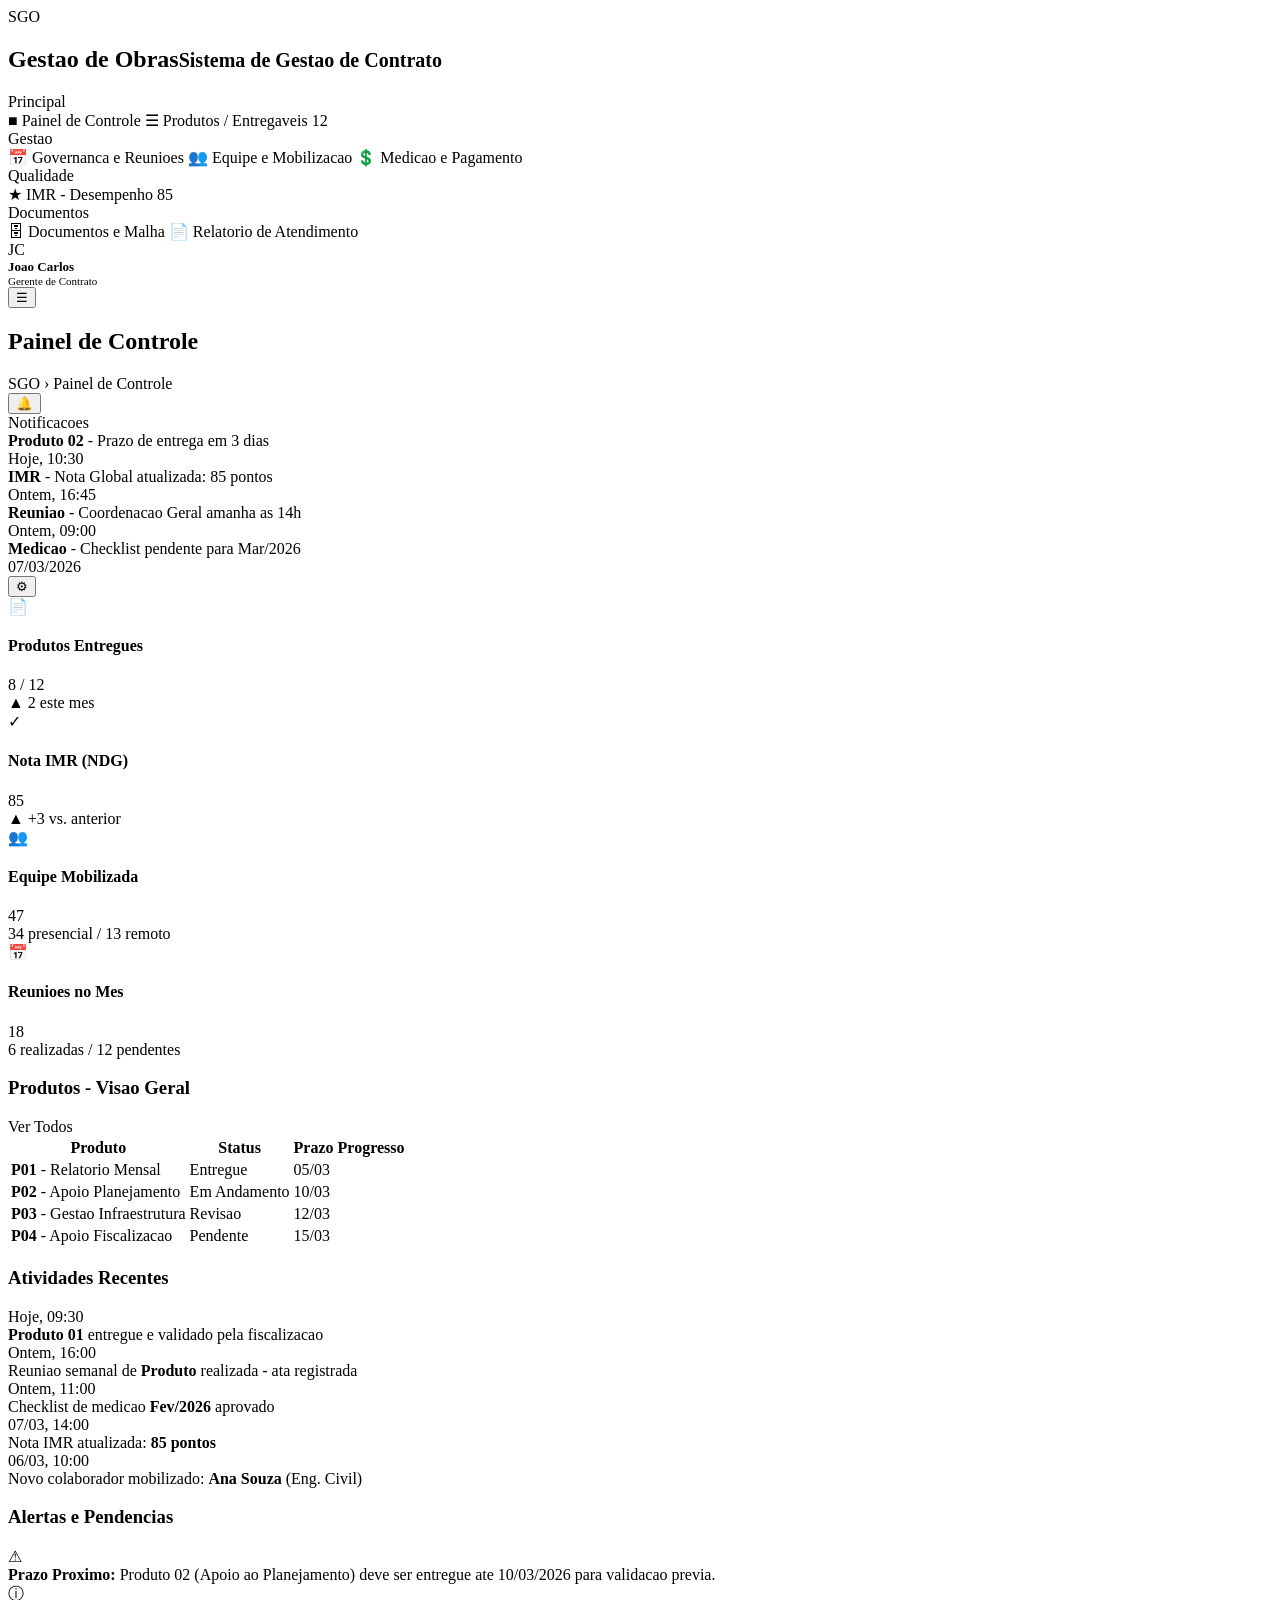
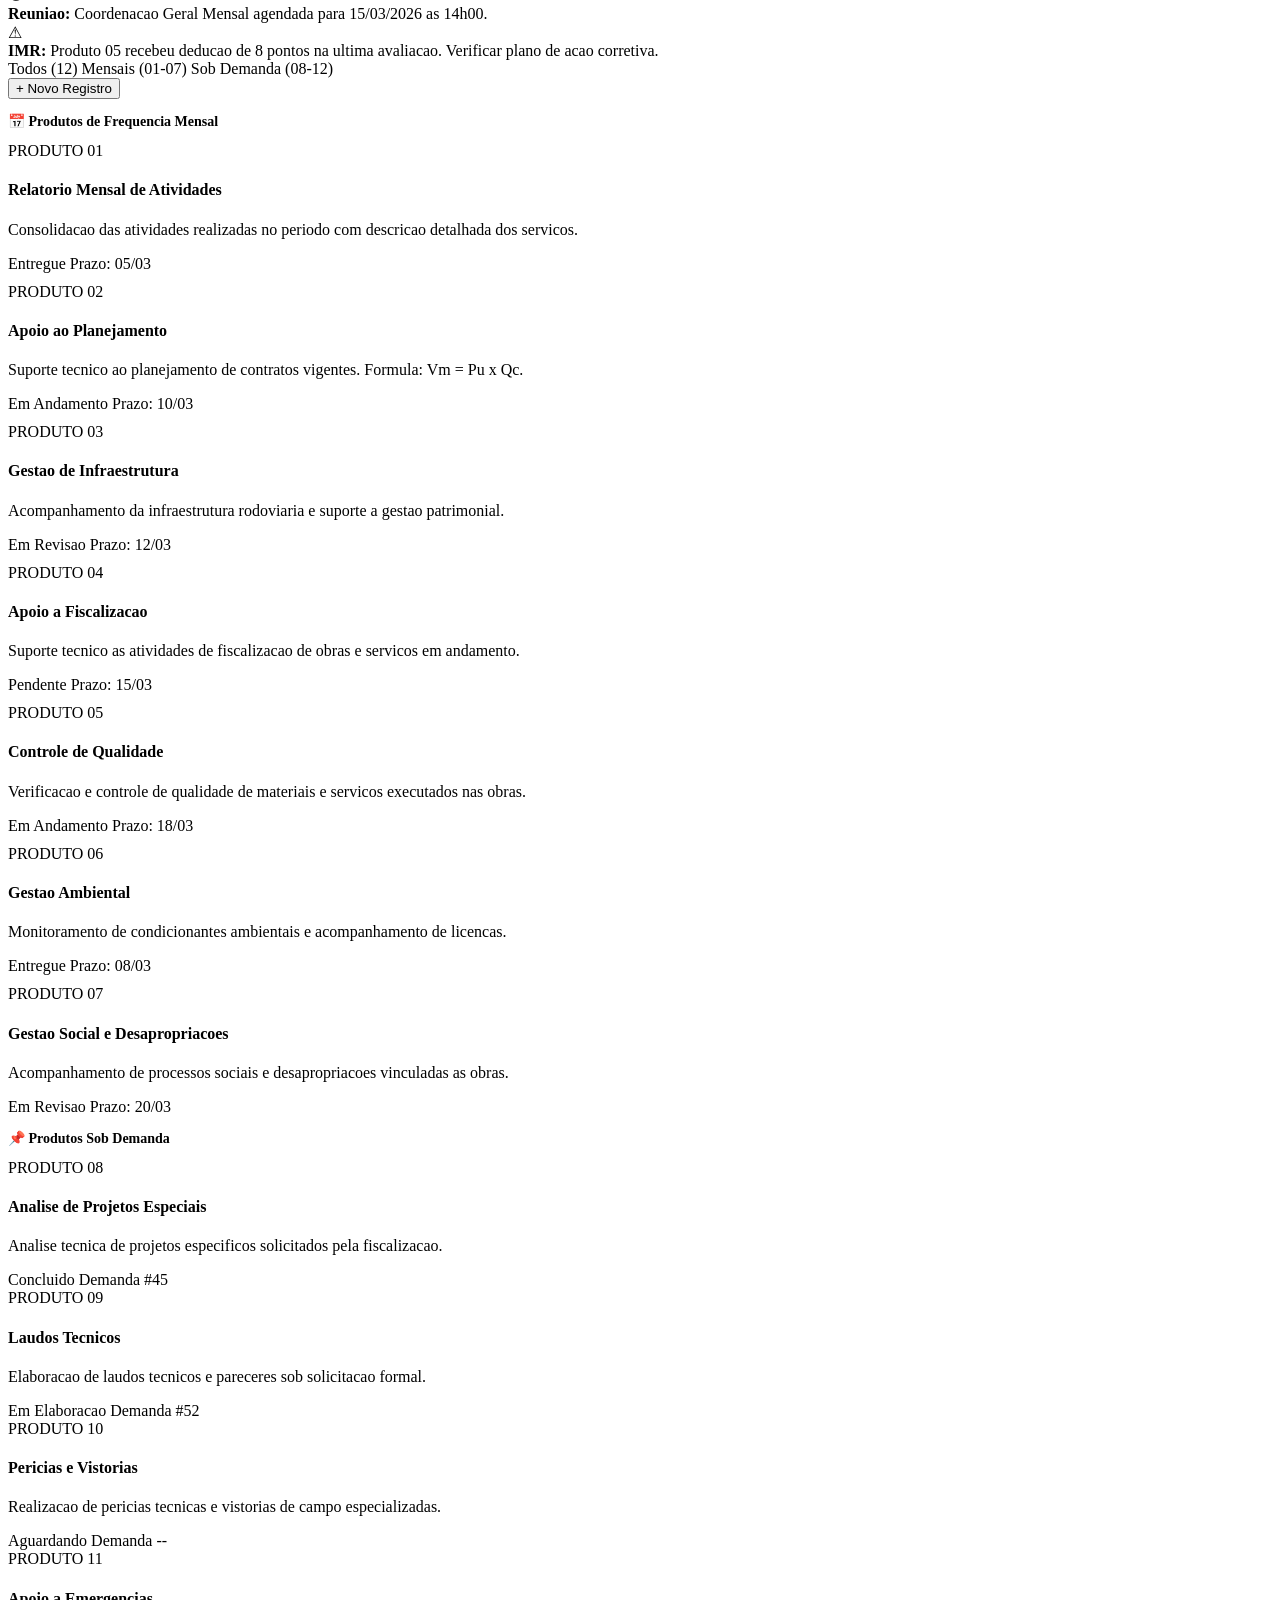
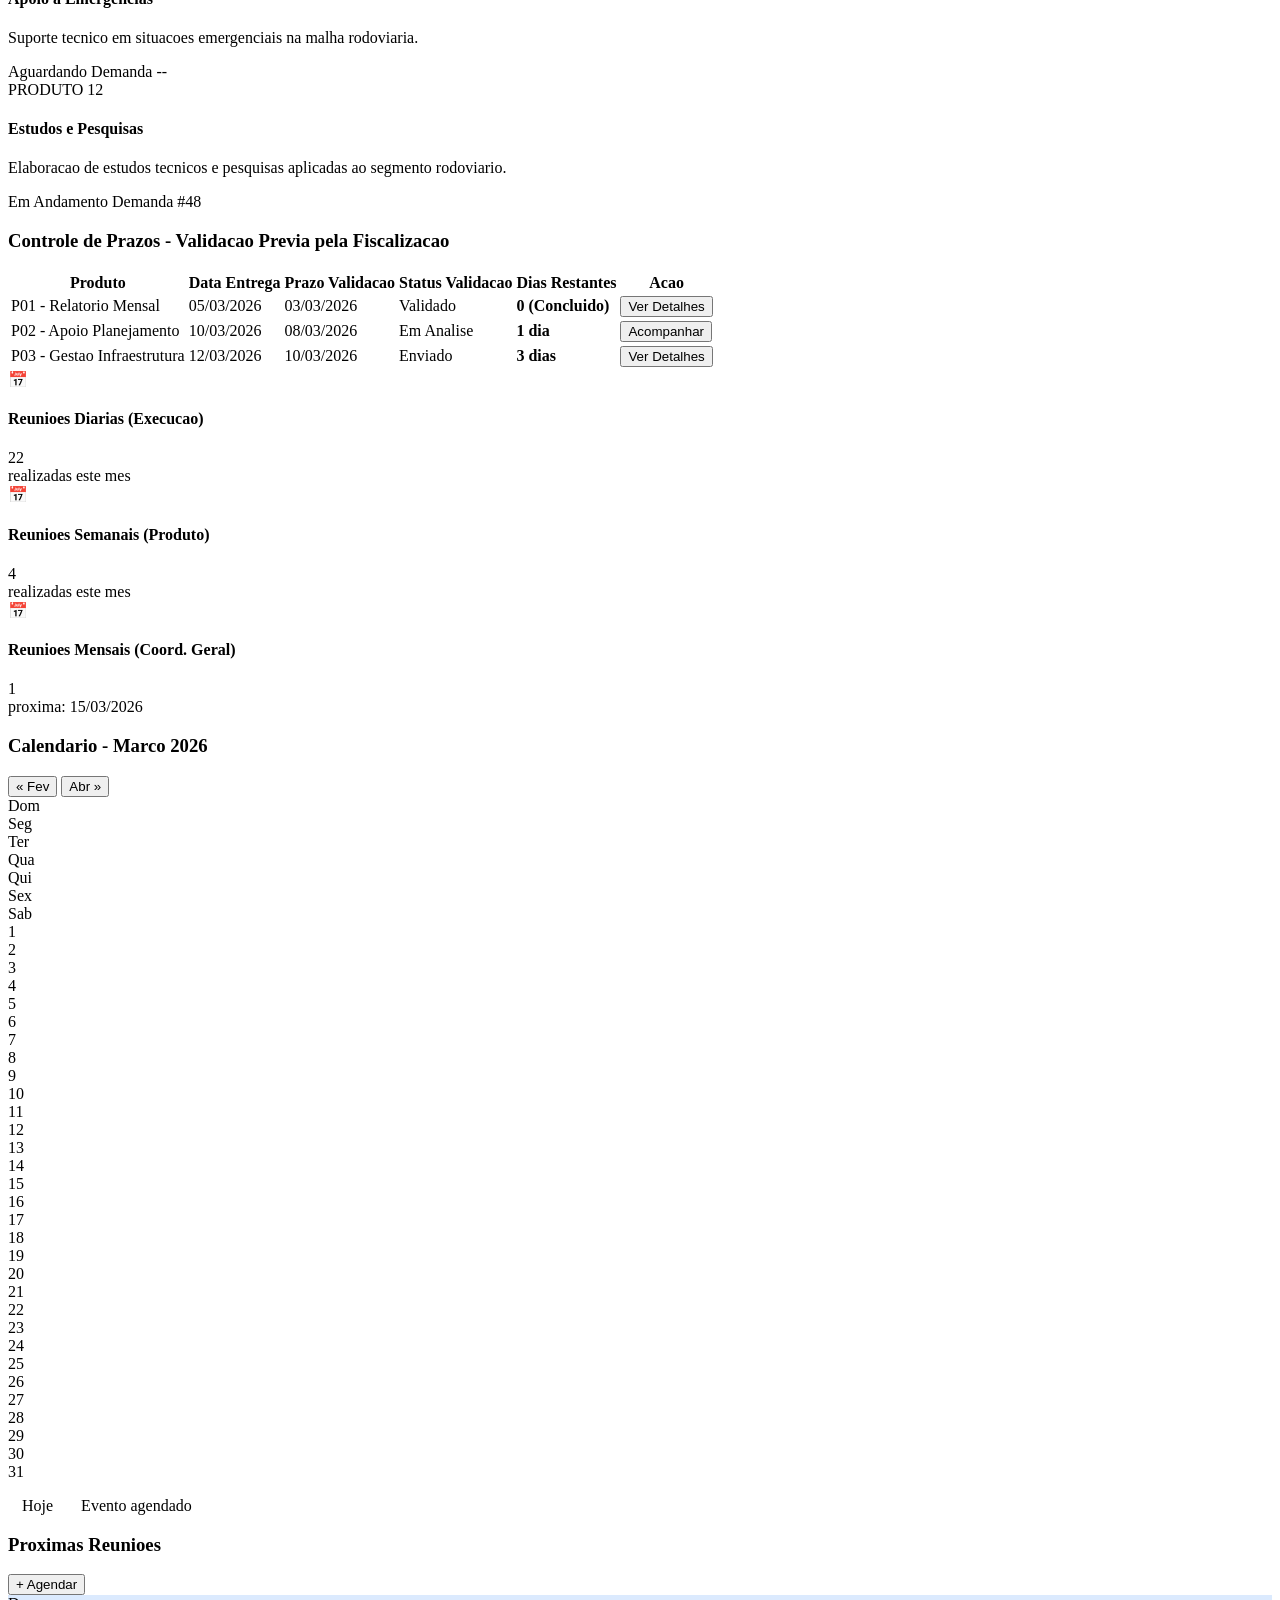
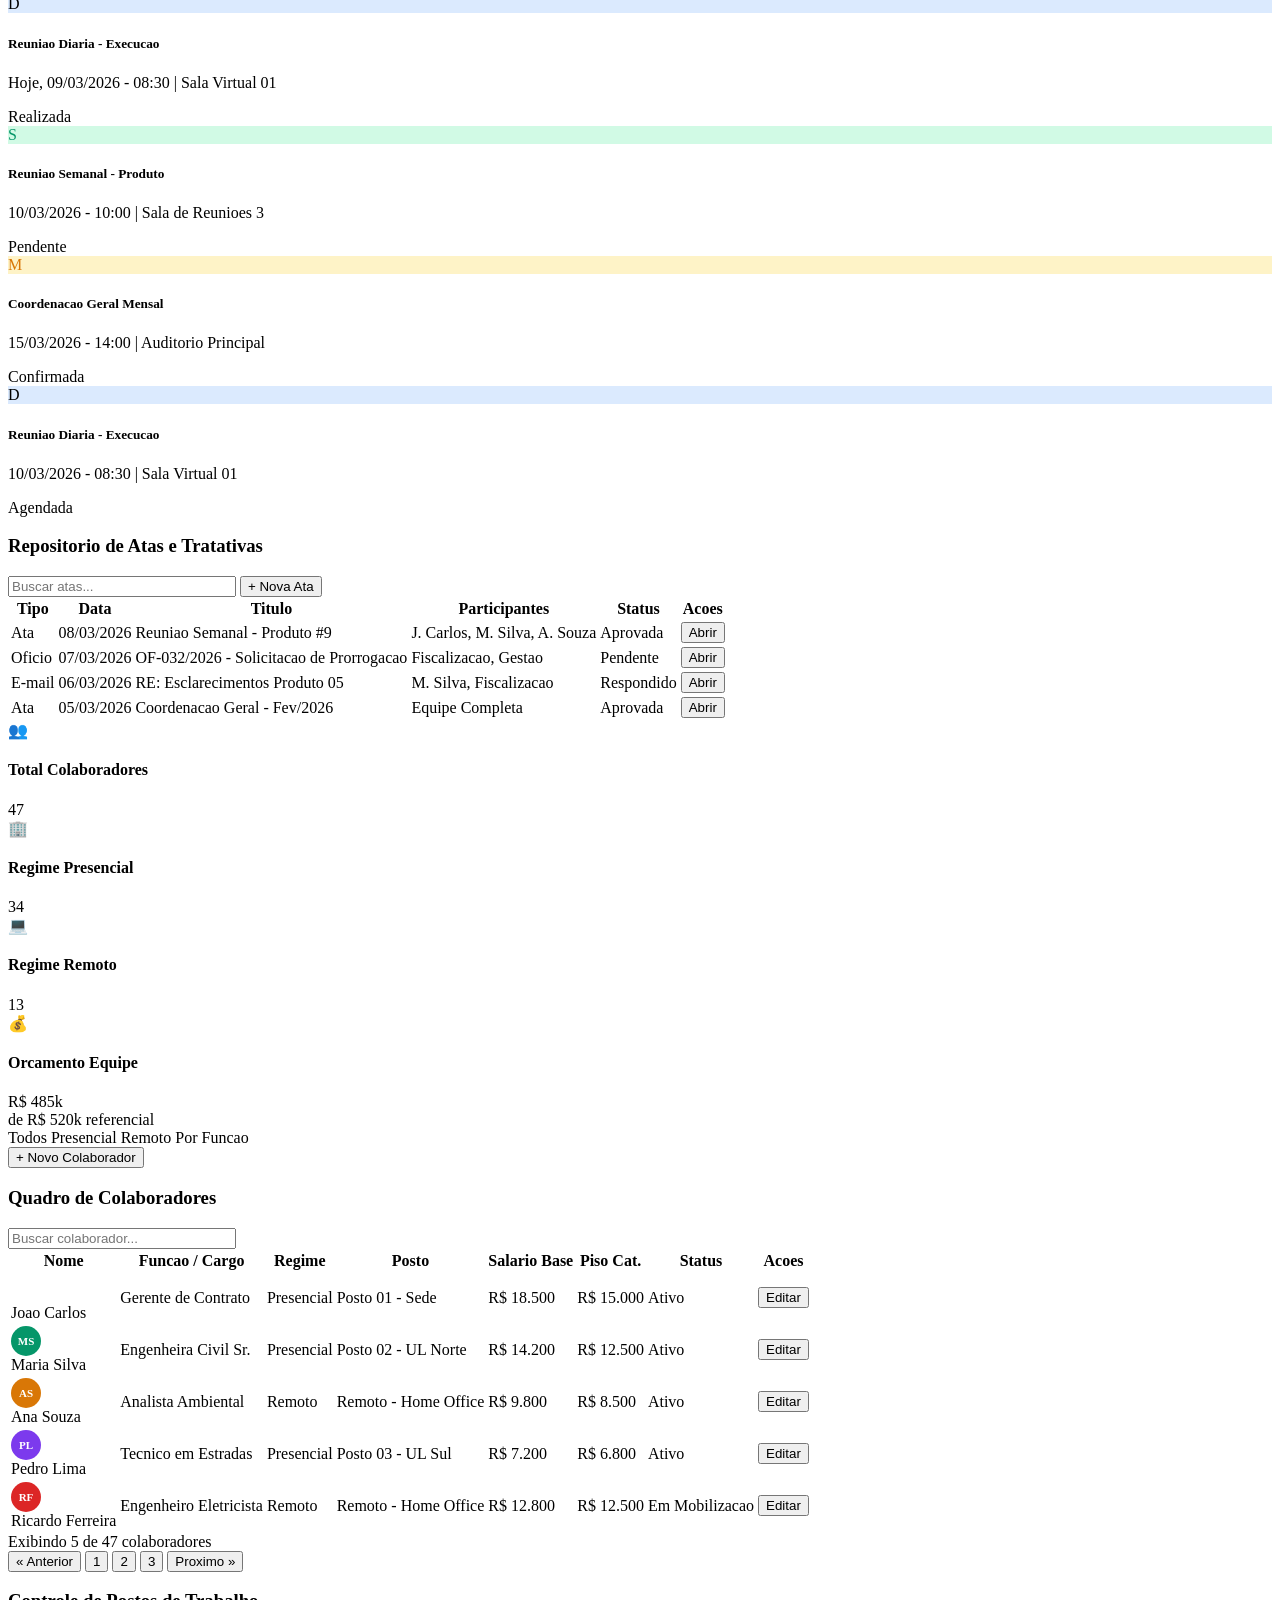
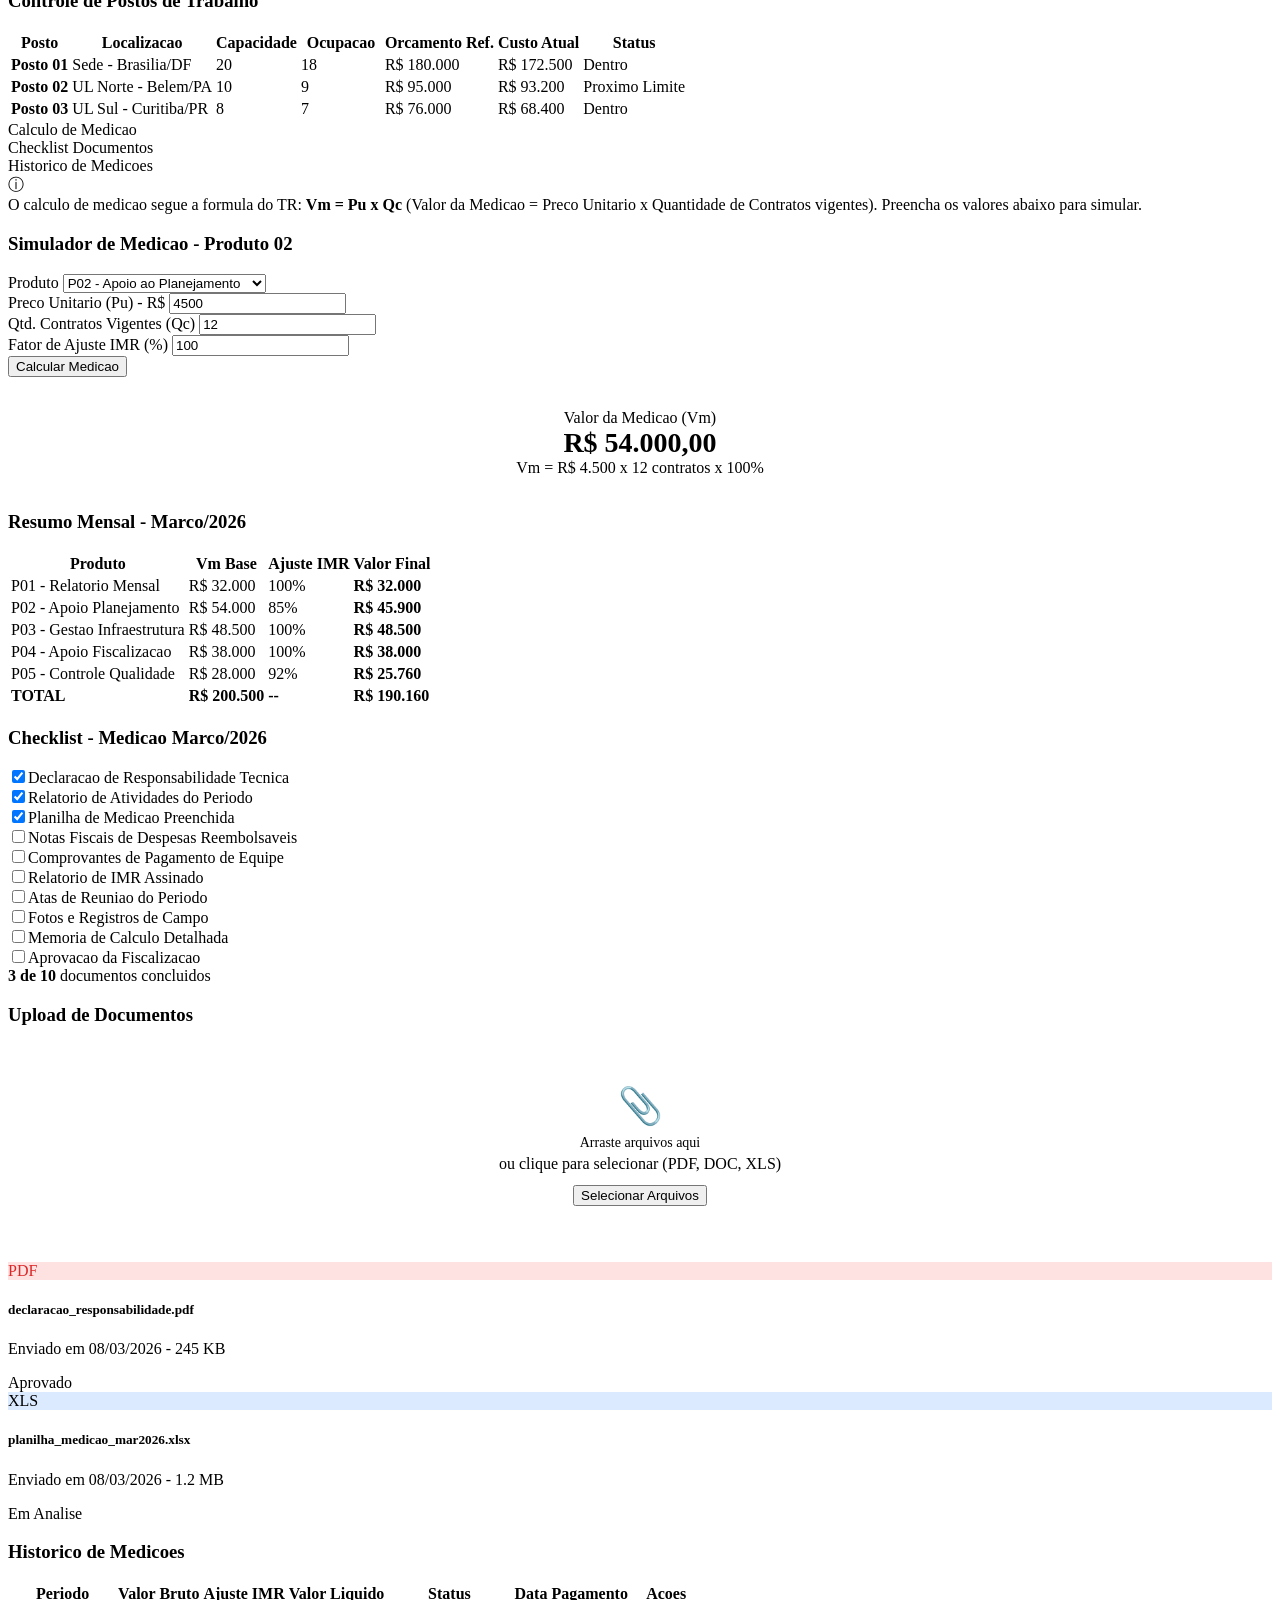
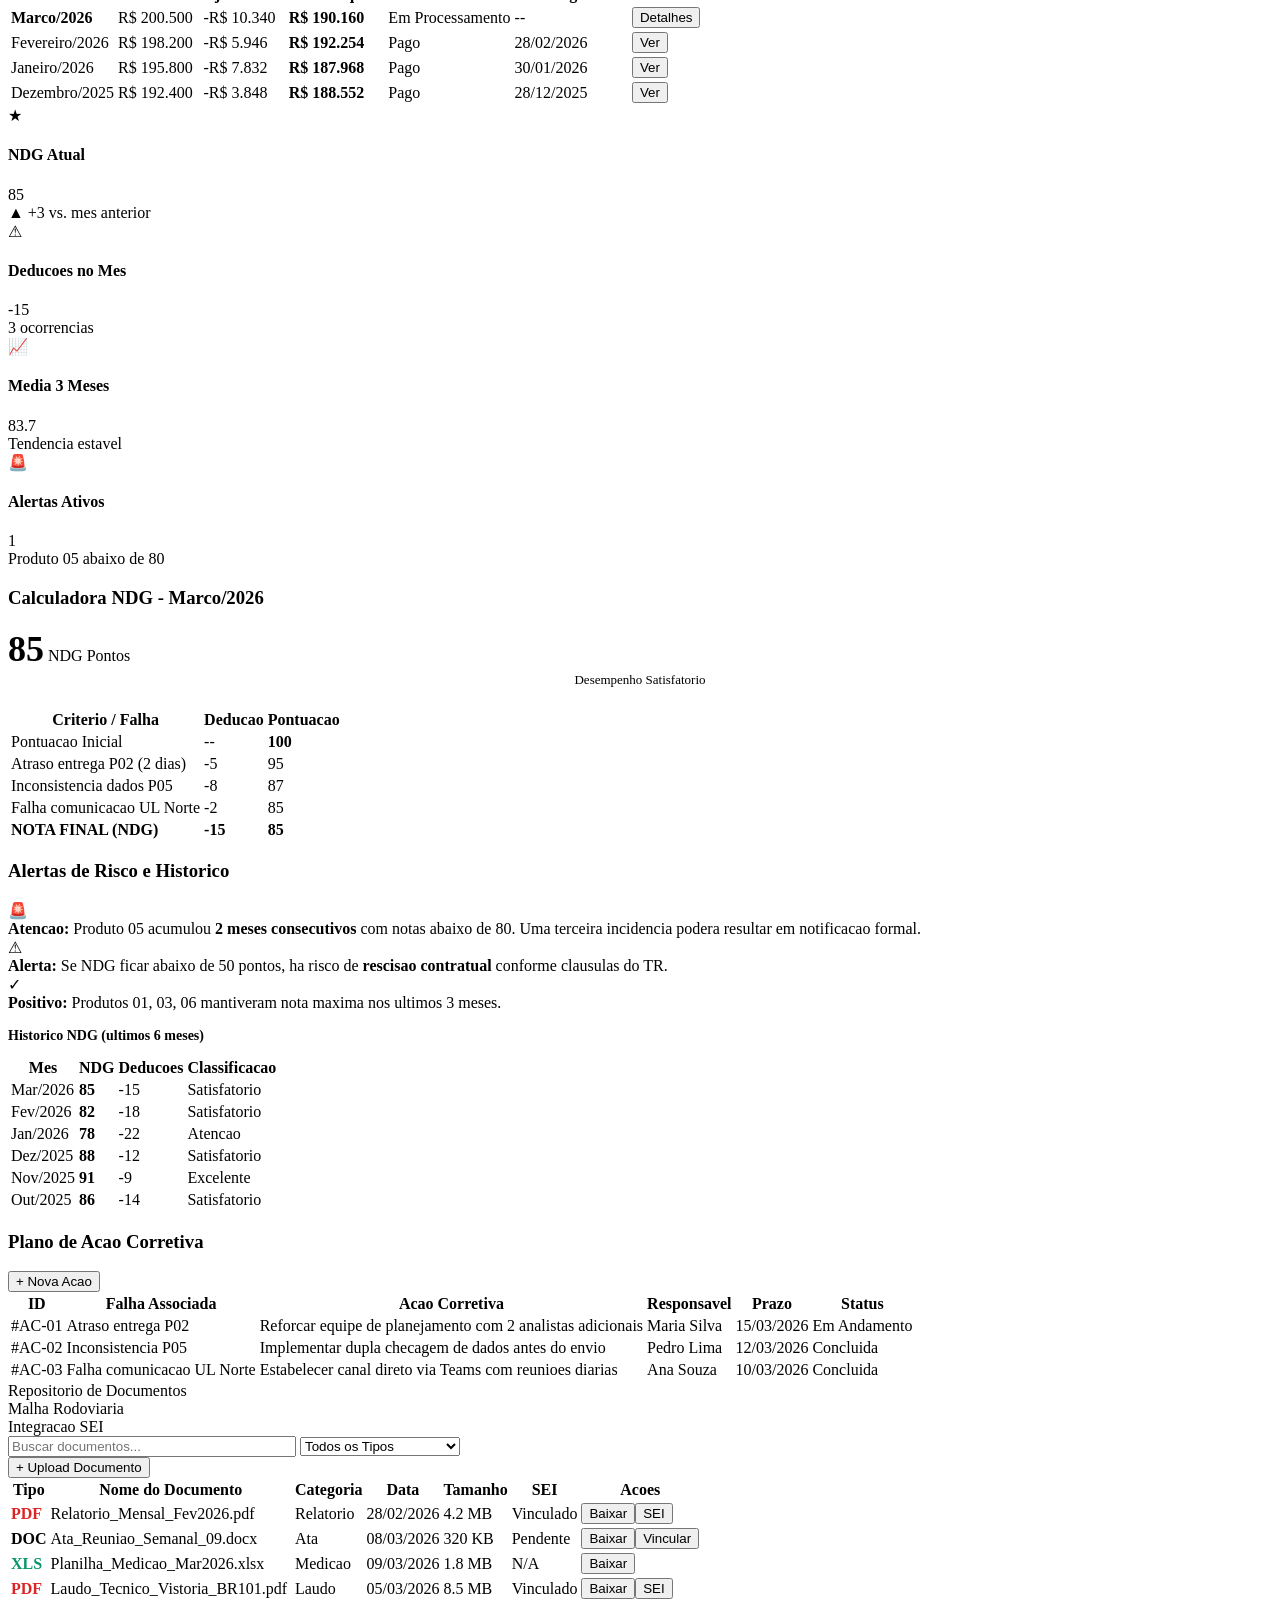
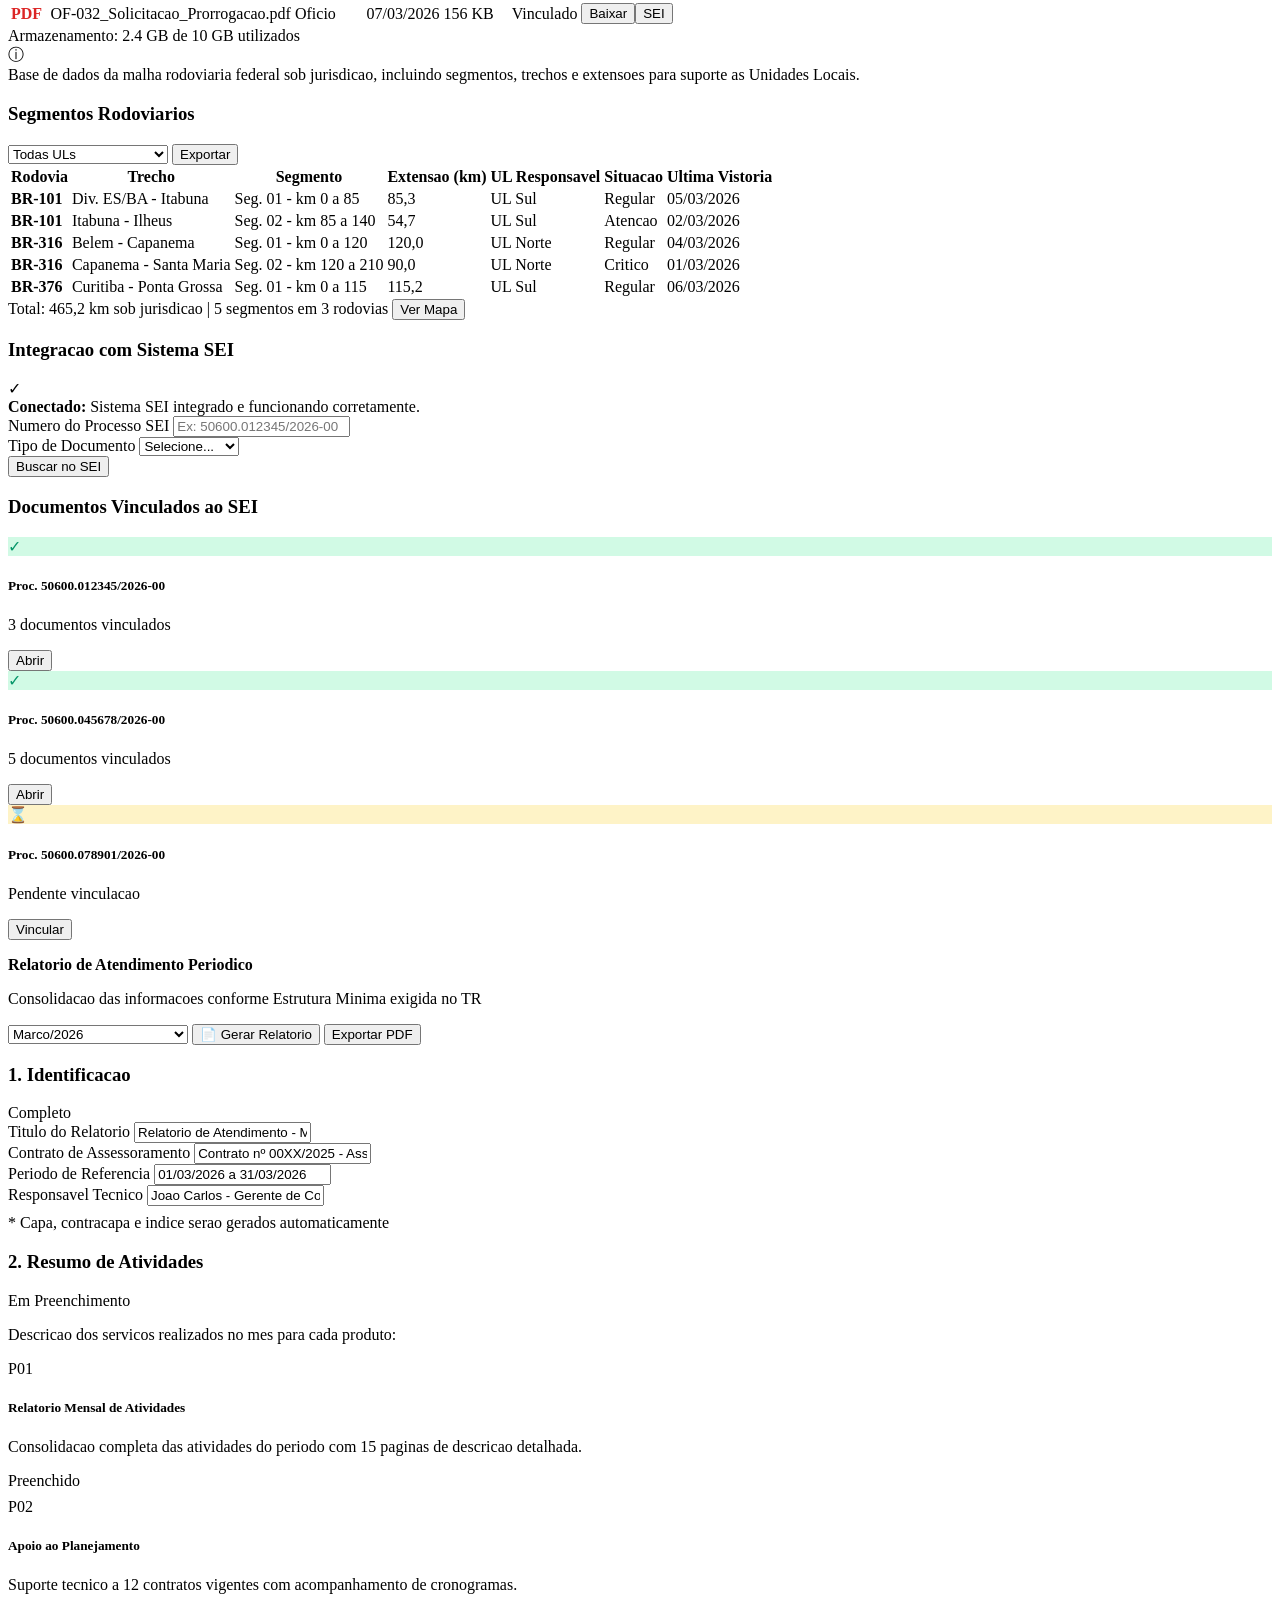
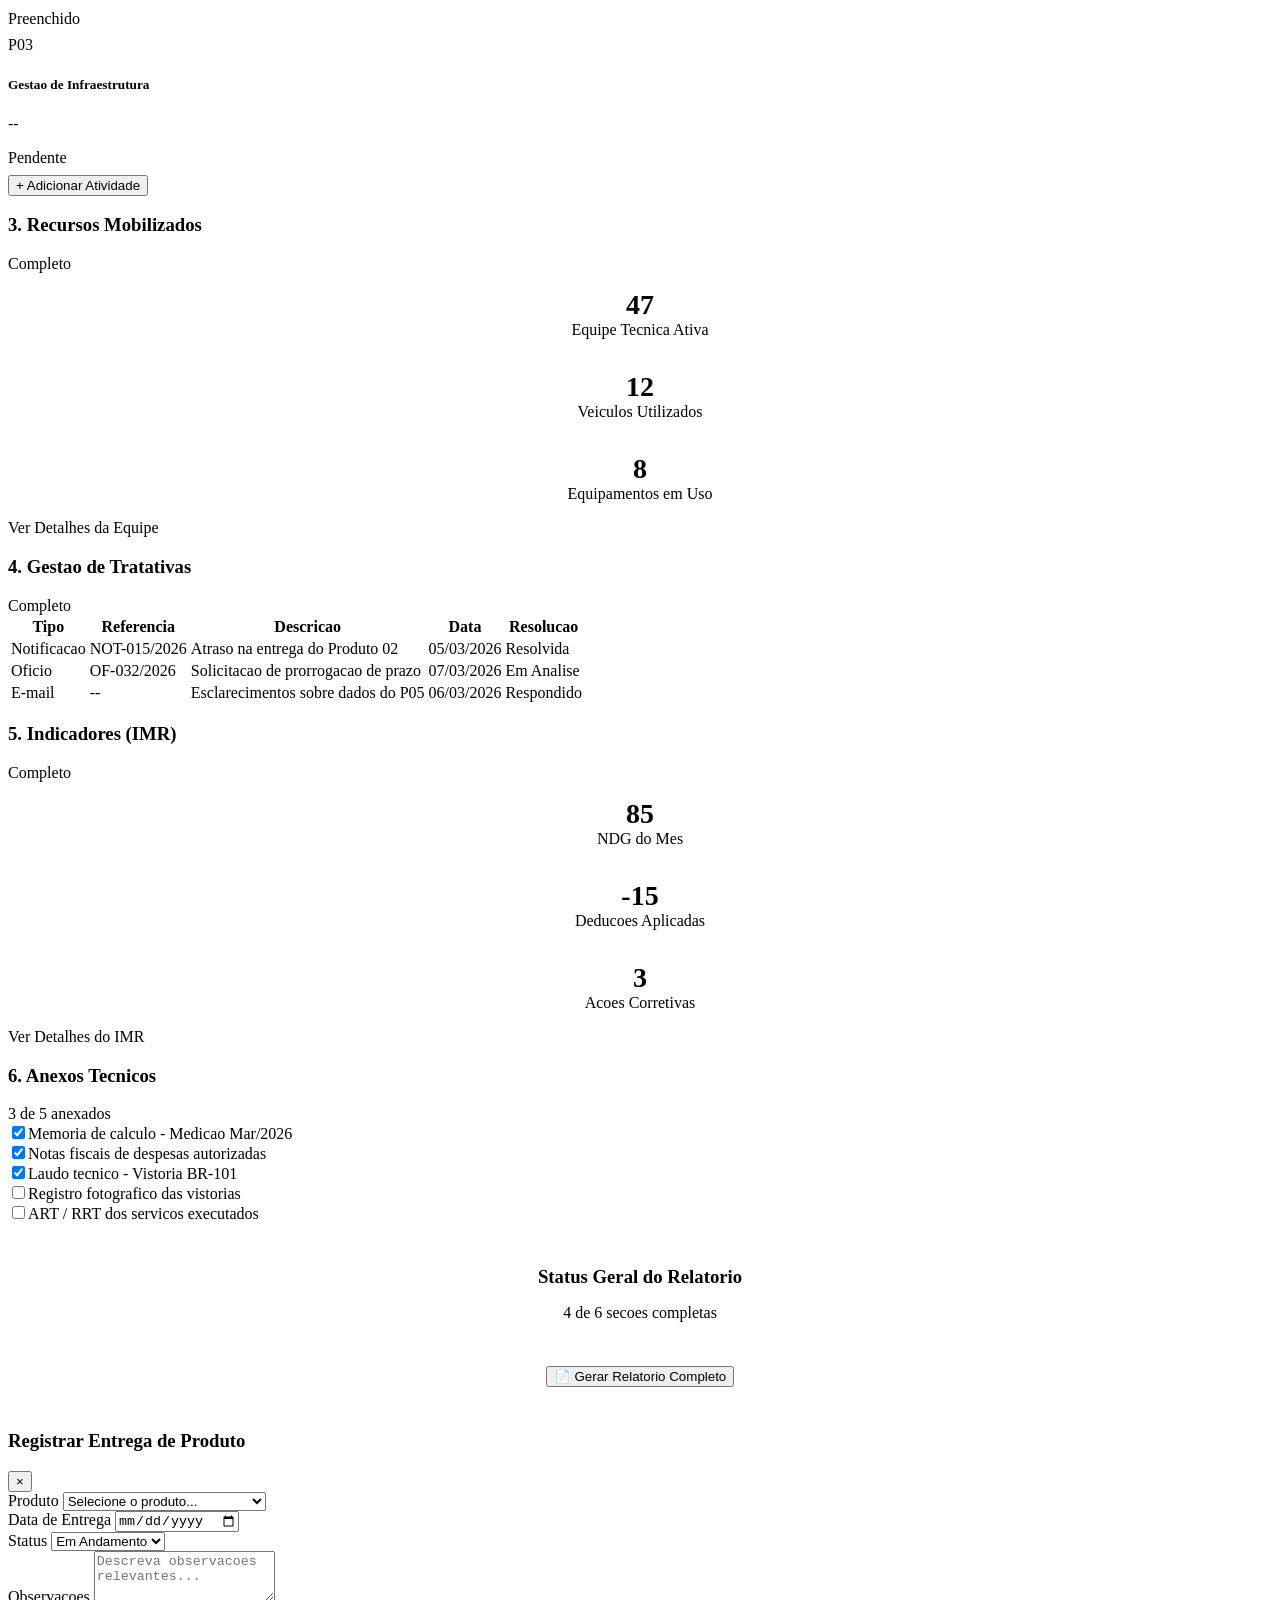
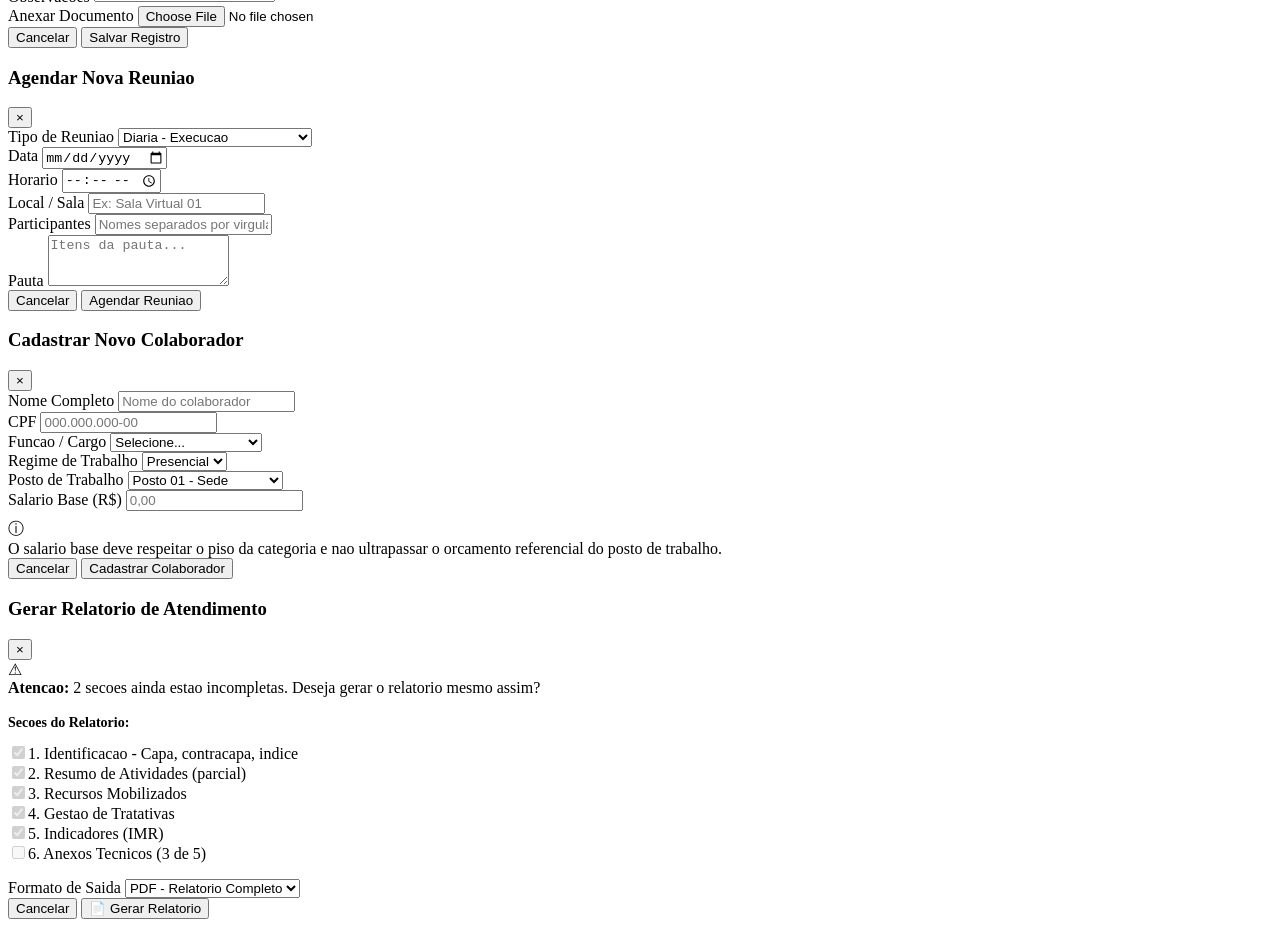
==== src/index.html @ 6021e292 "alteração de pastas" ====
<!DOCTYPE html>
<html lang="pt-BR">
<head>
  <meta charset="UTF-8">
  <meta name="viewport" content="width=device-width,initial-scale=1.0">
  <title>SGO - Sistema de Gestao de Obras</title>
  <link rel="stylesheet" href="styles.css">
</head>
<body>
<div class="app">
  <!-- ===== SIDEBAR ===== -->
  <aside class="sidebar" id="sidebar">
    <div class="sidebar-header">
      <div class="logo">SGO</div>
      <h1>Gestao de Obras<small>Sistema de Gestao de Contrato</small></h1>
    </div>
    <nav class="sidebar-nav">
      <div class="nav-section">
        <div class="nav-section-title">Principal</div>
        <a class="active" data-page="dashboard" onclick="navigateTo('dashboard')">
          <span class="icon">&#9632;</span> Painel de Controle
        </a>
        <a data-page="produtos" onclick="navigateTo('produtos')">
          <span class="icon">&#9776;</span> Produtos / Entregaveis
          <span class="badge">12</span>
        </a>
      </div>
      <div class="nav-section">
        <div class="nav-section-title">Gestao</div>
        <a data-page="governanca" onclick="navigateTo('governanca')">
          <span class="icon">&#128197;</span> Governanca e Reunioes
        </a>
        <a data-page="equipe" onclick="navigateTo('equipe')">
          <span class="icon">&#128101;</span> Equipe e Mobilizacao
        </a>
        <a data-page="medicao" onclick="navigateTo('medicao')">
          <span class="icon">&#128178;</span> Medicao e Pagamento
        </a>
      </div>
      <div class="nav-section">
        <div class="nav-section-title">Qualidade</div>
        <a data-page="imr" onclick="navigateTo('imr')">
          <span class="icon">&#9733;</span> IMR - Desempenho
          <span class="badge">85</span>
        </a>
      </div>
      <div class="nav-section">
        <div class="nav-section-title">Documentos</div>
        <a data-page="documentos" onclick="navigateTo('documentos')">
          <span class="icon">&#128452;</span> Documentos e Malha
        </a>
        <a data-page="relatorio" onclick="navigateTo('relatorio')">
          <span class="icon">&#128196;</span> Relatorio de Atendimento
        </a>
      </div>
    </nav>
    <div class="sidebar-footer">
      <div class="user-info">
        <div class="avatar">JC</div>
        <div>
          <div style="font-weight:600;color:var(--gray-300);font-size:13px">Joao Carlos</div>
          <div style="font-size:11px">Gerente de Contrato</div>
        </div>
      </div>
    </div>
  </aside>

  <!-- ===== MAIN ===== -->
  <div class="main">
    <header class="header">
      <div class="header-left">
        <button class="menu-toggle" onclick="toggleSidebar()">&#9776;</button>
        <div>
          <h2 id="page-title">Painel de Controle</h2>
          <div class="breadcrumb" id="breadcrumb">
            SGO &rsaquo; <span>Painel de Controle</span>
          </div>
        </div>
      </div>
      <div class="header-right">
        <div style="position:relative">
          <button class="btn-icon" onclick="toggleNotif()">&#128276;<span class="dot"></span></button>
          <div class="notif-panel" id="notifPanel">
            <div class="notif-header">Notificacoes</div>
            <div class="notif-item">
              <div><strong>Produto 02</strong> - Prazo de entrega em 3 dias</div>
              <div class="notif-time">Hoje, 10:30</div>
            </div>
            <div class="notif-item">
              <div><strong>IMR</strong> - Nota Global atualizada: 85 pontos</div>
              <div class="notif-time">Ontem, 16:45</div>
            </div>
            <div class="notif-item">
              <div><strong>Reuniao</strong> - Coordenacao Geral amanha as 14h</div>
              <div class="notif-time">Ontem, 09:00</div>
            </div>
            <div class="notif-item">
              <div><strong>Medicao</strong> - Checklist pendente para Mar/2026</div>
              <div class="notif-time">07/03/2026</div>
            </div>
          </div>
        </div>
        <button class="btn-icon">&#9881;</button>
      </div>
    </header>

    <div class="content">
      <!-- ============================== -->
      <!-- PAGE: DASHBOARD                -->
      <!-- ============================== -->
      <section class="page-section active" id="page-dashboard">
        <div class="stats-grid">
          <div class="stat-card">
            <div class="stat-icon blue">&#128196;</div>
            <div class="stat-info">
              <h4>Produtos Entregues</h4>
              <div class="value">8 / 12</div>
              <div class="change up">&#9650; 2 este mes</div>
            </div>
          </div>
          <div class="stat-card">
            <div class="stat-icon green">&#10003;</div>
            <div class="stat-info">
              <h4>Nota IMR (NDG)</h4>
              <div class="value">85</div>
              <div class="change up">&#9650; +3 vs. anterior</div>
            </div>
          </div>
          <div class="stat-card">
            <div class="stat-icon orange">&#128101;</div>
            <div class="stat-info">
              <h4>Equipe Mobilizada</h4>
              <div class="value">47</div>
              <div class="change">34 presencial / 13 remoto</div>
            </div>
          </div>
          <div class="stat-card">
            <div class="stat-icon purple">&#128197;</div>
            <div class="stat-info">
              <h4>Reunioes no Mes</h4>
              <div class="value">18</div>
              <div class="change">6 realizadas / 12 pendentes</div>
            </div>
          </div>
        </div>

        <div class="grid-2 mb-24">
          <!-- Produtos Overview -->
          <div class="card">
            <div class="card-header">
              <h3>Produtos - Visao Geral</h3>
              <a onclick="navigateTo('produtos')" class="btn btn-sm btn-secondary">Ver Todos</a>
            </div>
            <div class="card-body" style="padding:0">
              <table>
                <thead>
                  <tr><th>Produto</th><th>Status</th><th>Prazo</th><th>Progresso</th></tr>
                </thead>
                <tbody>
                  <tr>
                    <td><strong>P01</strong> - Relatorio Mensal</td>
                    <td><span class="badge badge-success">Entregue</span></td>
                    <td>05/03</td>
                    <td><div class="progress"><div class="progress-bar green" style="width:100%"></div></div></td>
                  </tr>
                  <tr>
                    <td><strong>P02</strong> - Apoio Planejamento</td>
                    <td><span class="badge badge-warning">Em Andamento</span></td>
                    <td>10/03</td>
                    <td><div class="progress"><div class="progress-bar orange" style="width:65%"></div></div></td>
                  </tr>
                  <tr>
                    <td><strong>P03</strong> - Gestao Infraestrutura</td>
                    <td><span class="badge badge-info">Revisao</span></td>
                    <td>12/03</td>
                    <td><div class="progress"><div class="progress-bar blue" style="width:80%"></div></div></td>
                  </tr>
                  <tr>
                    <td><strong>P04</strong> - Apoio Fiscalizacao</td>
                    <td><span class="badge badge-gray">Pendente</span></td>
                    <td>15/03</td>
                    <td><div class="progress"><div class="progress-bar blue" style="width:30%"></div></div></td>
                  </tr>
                </tbody>
              </table>
            </div>
          </div>

          <!-- Timeline -->
          <div class="card">
            <div class="card-header">
              <h3>Atividades Recentes</h3>
            </div>
            <div class="card-body">
              <div class="timeline">
                <div class="timeline-item completed">
                  <div class="time">Hoje, 09:30</div>
                  <div class="desc"><strong>Produto 01</strong> entregue e validado pela fiscalizacao</div>
                </div>
                <div class="timeline-item completed">
                  <div class="time">Ontem, 16:00</div>
                  <div class="desc">Reuniao semanal de <strong>Produto</strong> realizada - ata registrada</div>
                </div>
                <div class="timeline-item">
                  <div class="time">Ontem, 11:00</div>
                  <div class="desc">Checklist de medicao <strong>Fev/2026</strong> aprovado</div>
                </div>
                <div class="timeline-item">
                  <div class="time">07/03, 14:00</div>
                  <div class="desc">Nota IMR atualizada: <strong>85 pontos</strong></div>
                </div>
                <div class="timeline-item">
                  <div class="time">06/03, 10:00</div>
                  <div class="desc">Novo colaborador mobilizado: <strong>Ana Souza</strong> (Eng. Civil)</div>
                </div>
              </div>
            </div>
          </div>
        </div>

        <!-- Alerts -->
        <div class="card mb-24">
          <div class="card-header"><h3>Alertas e Pendencias</h3></div>
          <div class="card-body">
            <div class="alert alert-warning">&#9888; <div><strong>Prazo Proximo:</strong> Produto 02 (Apoio ao Planejamento) deve ser entregue ate 10/03/2026 para validacao previa.</div></div>
            <div class="alert alert-info">&#9432; <div><strong>Reuniao:</strong> Coordenacao Geral Mensal agendada para 15/03/2026 as 14h00.</div></div>
            <div class="alert alert-danger">&#9888; <div><strong>IMR:</strong> Produto 05 recebeu deducao de 8 pontos na ultima avaliacao. Verificar plano de acao corretiva.</div></div>
          </div>
        </div>
      </section>

      <!-- ============================== -->
      <!-- PAGE: PRODUTOS                 -->
      <!-- ============================== -->
      <section class="page-section" id="page-produtos">
        <div class="flex-between mb-20">
          <div class="pill-nav">
            <span class="pill active" onclick="filterProducts('all',this)">Todos (12)</span>
            <span class="pill" onclick="filterProducts('mensal',this)">Mensais (01-07)</span>
            <span class="pill" onclick="filterProducts('demanda',this)">Sob Demanda (08-12)</span>
          </div>
          <button class="btn btn-primary" onclick="openModal('modalNovoProduto')">+ Novo Registro</button>
        </div>

        <!-- Mensal Products -->
        <h3 style="font-size:14px;color:var(--gray-600);margin-bottom:12px" class="prod-section-title mensal">&#128197; Produtos de Frequencia Mensal</h3>
        <div class="grid-3 mb-24 product-list">
          <div class="product-card mensal" data-type="mensal">
            <div class="product-number">PRODUTO 01</div>
            <h4>Relatorio Mensal de Atividades</h4>
            <p>Consolidacao das atividades realizadas no periodo com descricao detalhada dos servicos.</p>
            <div class="product-footer">
              <span class="badge badge-success">Entregue</span>
              <span class="text-xs text-muted">Prazo: 05/03</span>
            </div>
            <div style="margin-top:10px">
              <div class="progress"><div class="progress-bar green" style="width:100%"></div></div>
            </div>
          </div>
          <div class="product-card mensal" data-type="mensal">
            <div class="product-number">PRODUTO 02</div>
            <h4>Apoio ao Planejamento</h4>
            <p>Suporte tecnico ao planejamento de contratos vigentes. Formula: Vm = Pu x Qc.</p>
            <div class="product-footer">
              <span class="badge badge-warning">Em Andamento</span>
              <span class="text-xs text-muted">Prazo: 10/03</span>
            </div>
            <div style="margin-top:10px">
              <div class="progress"><div class="progress-bar orange" style="width:65%"></div></div>
            </div>
          </div>
          <div class="product-card mensal" data-type="mensal">
            <div class="product-number">PRODUTO 03</div>
            <h4>Gestao de Infraestrutura</h4>
            <p>Acompanhamento da infraestrutura rodoviaria e suporte a gestao patrimonial.</p>
            <div class="product-footer">
              <span class="badge badge-info">Em Revisao</span>
              <span class="text-xs text-muted">Prazo: 12/03</span>
            </div>
            <div style="margin-top:10px">
              <div class="progress"><div class="progress-bar blue" style="width:80%"></div></div>
            </div>
          </div>
          <div class="product-card mensal" data-type="mensal">
            <div class="product-number">PRODUTO 04</div>
            <h4>Apoio a Fiscalizacao</h4>
            <p>Suporte tecnico as atividades de fiscalizacao de obras e servicos em andamento.</p>
            <div class="product-footer">
              <span class="badge badge-gray">Pendente</span>
              <span class="text-xs text-muted">Prazo: 15/03</span>
            </div>
            <div style="margin-top:10px">
              <div class="progress"><div class="progress-bar blue" style="width:30%"></div></div>
            </div>
          </div>
          <div class="product-card mensal" data-type="mensal">
            <div class="product-number">PRODUTO 05</div>
            <h4>Controle de Qualidade</h4>
            <p>Verificacao e controle de qualidade de materiais e servicos executados nas obras.</p>
            <div class="product-footer">
              <span class="badge badge-warning">Em Andamento</span>
              <span class="text-xs text-muted">Prazo: 18/03</span>
            </div>
            <div style="margin-top:10px">
              <div class="progress"><div class="progress-bar orange" style="width:50%"></div></div>
            </div>
          </div>
          <div class="product-card mensal" data-type="mensal">
            <div class="product-number">PRODUTO 06</div>
            <h4>Gestao Ambiental</h4>
            <p>Monitoramento de condicionantes ambientais e acompanhamento de licencas.</p>
            <div class="product-footer">
              <span class="badge badge-success">Entregue</span>
              <span class="text-xs text-muted">Prazo: 08/03</span>
            </div>
            <div style="margin-top:10px">
              <div class="progress"><div class="progress-bar green" style="width:100%"></div></div>
            </div>
          </div>
          <div class="product-card mensal" data-type="mensal">
            <div class="product-number">PRODUTO 07</div>
            <h4>Gestao Social e Desapropriacoes</h4>
            <p>Acompanhamento de processos sociais e desapropriacoes vinculadas as obras.</p>
            <div class="product-footer">
              <span class="badge badge-info">Em Revisao</span>
              <span class="text-xs text-muted">Prazo: 20/03</span>
            </div>
            <div style="margin-top:10px">
              <div class="progress"><div class="progress-bar blue" style="width:75%"></div></div>
            </div>
          </div>
        </div>

        <h3 style="font-size:14px;color:var(--gray-600);margin-bottom:12px" class="prod-section-title demanda">&#128204; Produtos Sob Demanda</h3>
        <div class="grid-3 mb-24 product-list">
          <div class="product-card demanda" data-type="demanda">
            <div class="product-number">PRODUTO 08</div>
            <h4>Analise de Projetos Especiais</h4>
            <p>Analise tecnica de projetos especificos solicitados pela fiscalizacao.</p>
            <div class="product-footer">
              <span class="badge badge-success">Concluido</span>
              <span class="text-xs text-muted">Demanda #45</span>
            </div>
          </div>
          <div class="product-card demanda" data-type="demanda">
            <div class="product-number">PRODUTO 09</div>
            <h4>Laudos Tecnicos</h4>
            <p>Elaboracao de laudos tecnicos e pareceres sob solicitacao formal.</p>
            <div class="product-footer">
              <span class="badge badge-warning">Em Elaboracao</span>
              <span class="text-xs text-muted">Demanda #52</span>
            </div>
          </div>
          <div class="product-card demanda" data-type="demanda">
            <div class="product-number">PRODUTO 10</div>
            <h4>Pericias e Vistorias</h4>
            <p>Realizacao de pericias tecnicas e vistorias de campo especializadas.</p>
            <div class="product-footer">
              <span class="badge badge-gray">Aguardando Demanda</span>
              <span class="text-xs text-muted">--</span>
            </div>
          </div>
          <div class="product-card demanda" data-type="demanda">
            <div class="product-number">PRODUTO 11</div>
            <h4>Apoio a Emergencias</h4>
            <p>Suporte tecnico em situacoes emergenciais na malha rodoviaria.</p>
            <div class="product-footer">
              <span class="badge badge-gray">Aguardando Demanda</span>
              <span class="text-xs text-muted">--</span>
            </div>
          </div>
          <div class="product-card demanda" data-type="demanda">
            <div class="product-number">PRODUTO 12</div>
            <h4>Estudos e Pesquisas</h4>
            <p>Elaboracao de estudos tecnicos e pesquisas aplicadas ao segmento rodoviario.</p>
            <div class="product-footer">
              <span class="badge badge-info">Em Andamento</span>
              <span class="text-xs text-muted">Demanda #48</span>
            </div>
          </div>
        </div>

        <!-- Controle de Prazos -->
        <div class="card">
          <div class="card-header"><h3>Controle de Prazos - Validacao Previa pela Fiscalizacao</h3></div>
          <div class="card-body" style="padding:0">
            <table>
              <thead>
                <tr><th>Produto</th><th>Data Entrega</th><th>Prazo Validacao</th><th>Status Validacao</th><th>Dias Restantes</th><th>Acao</th></tr>
              </thead>
              <tbody>
                <tr>
                  <td>P01 - Relatorio Mensal</td><td>05/03/2026</td><td>03/03/2026</td>
                  <td><span class="badge badge-success">Validado</span></td>
                  <td><strong style="color:var(--success)">0 (Concluido)</strong></td>
                  <td><button class="btn btn-sm btn-secondary">Ver Detalhes</button></td>
                </tr>
                <tr>
                  <td>P02 - Apoio Planejamento</td><td>10/03/2026</td><td>08/03/2026</td>
                  <td><span class="badge badge-warning">Em Analise</span></td>
                  <td><strong style="color:var(--warning)">1 dia</strong></td>
                  <td><button class="btn btn-sm btn-primary">Acompanhar</button></td>
                </tr>
                <tr>
                  <td>P03 - Gestao Infraestrutura</td><td>12/03/2026</td><td>10/03/2026</td>
                  <td><span class="badge badge-info">Enviado</span></td>
                  <td><strong style="color:var(--info)">3 dias</strong></td>
                  <td><button class="btn btn-sm btn-secondary">Ver Detalhes</button></td>
                </tr>
              </tbody>
            </table>
          </div>
        </div>
      </section>

      <!-- ============================== -->
      <!-- PAGE: GOVERNANCA               -->
      <!-- ============================== -->
      <section class="page-section" id="page-governanca">
        <div class="stats-grid mb-24">
          <div class="stat-card">
            <div class="stat-icon blue">&#128197;</div>
            <div class="stat-info">
              <h4>Reunioes Diarias (Execucao)</h4>
              <div class="value">22</div>
              <div class="change">realizadas este mes</div>
            </div>
          </div>
          <div class="stat-card">
            <div class="stat-icon green">&#128197;</div>
            <div class="stat-info">
              <h4>Reunioes Semanais (Produto)</h4>
              <div class="value">4</div>
              <div class="change">realizadas este mes</div>
            </div>
          </div>
          <div class="stat-card">
            <div class="stat-icon orange">&#128197;</div>
            <div class="stat-info">
              <h4>Reunioes Mensais (Coord. Geral)</h4>
              <div class="value">1</div>
              <div class="change">proxima: 15/03/2026</div>
            </div>
          </div>
        </div>

        <div class="grid-2 mb-24">
          <!-- Calendar -->
          <div class="card">
            <div class="card-header">
              <h3>Calendario - Marco 2026</h3>
              <div class="flex-gap-8">
                <button class="btn btn-sm btn-secondary">&laquo; Fev</button>
                <button class="btn btn-sm btn-secondary">Abr &raquo;</button>
              </div>
            </div>
            <div class="card-body">
              <div class="calendar-grid">
                <div class="day-header">Dom</div><div class="day-header">Seg</div><div class="day-header">Ter</div>
                <div class="day-header">Qua</div><div class="day-header">Qui</div><div class="day-header">Sex</div>
                <div class="day-header">Sab</div>
                <div class="day other-month">1</div>
                <div class="day has-event">2</div><div class="day">3</div><div class="day has-event">4</div>
                <div class="day">5</div><div class="day has-event">6</div><div class="day other-month">7</div>
                <div class="day other-month">8</div>
                <div class="day today has-event">9</div><div class="day has-event">10</div><div class="day">11</div>
                <div class="day has-event">12</div><div class="day">13</div><div class="day other-month">14</div>
                <div class="day other-month">15</div>
                <div class="day has-event">16</div><div class="day">17</div><div class="day has-event">18</div>
                <div class="day">19</div><div class="day">20</div><div class="day other-month">21</div>
                <div class="day other-month">22</div>
                <div class="day has-event">23</div><div class="day">24</div><div class="day">25</div>
                <div class="day has-event">26</div><div class="day">27</div><div class="day other-month">28</div>
                <div class="day other-month">29</div>
                <div class="day">30</div><div class="day">31</div><div class="day"></div>
                <div class="day"></div><div class="day"></div><div class="day"></div>
              </div>
              <div style="margin-top:16px">
                <div class="flex-gap-8 text-xs mb-16">
                  <span style="width:10px;height:10px;background:var(--primary);border-radius:50%;display:inline-block"></span> Hoje
                  <span style="width:10px;height:10px;background:var(--accent);border-radius:50%;display:inline-block;margin-left:10px"></span> Evento agendado
                </div>
              </div>
            </div>
          </div>

          <!-- Upcoming Meetings -->
          <div class="card">
            <div class="card-header">
              <h3>Proximas Reunioes</h3>
              <button class="btn btn-sm btn-primary" onclick="openModal('modalNovaReuniao')">+ Agendar</button>
            </div>
            <div class="card-body" style="padding:0">
              <div class="list-item">
                <div class="list-icon" style="background:#dbeafe;color:var(--primary)">D</div>
                <div class="list-info">
                  <h5>Reuniao Diaria - Execucao</h5>
                  <p>Hoje, 09/03/2026 - 08:30 | Sala Virtual 01</p>
                </div>
                <span class="badge badge-success">Realizada</span>
              </div>
              <div class="list-item">
                <div class="list-icon" style="background:#d1fae5;color:#059669">S</div>
                <div class="list-info">
                  <h5>Reuniao Semanal - Produto</h5>
                  <p>10/03/2026 - 10:00 | Sala de Reunioes 3</p>
                </div>
                <span class="badge badge-warning">Pendente</span>
              </div>
              <div class="list-item">
                <div class="list-icon" style="background:#fef3c7;color:#d97706">M</div>
                <div class="list-info">
                  <h5>Coordenacao Geral Mensal</h5>
                  <p>15/03/2026 - 14:00 | Auditorio Principal</p>
                </div>
                <span class="badge badge-info">Confirmada</span>
              </div>
              <div class="list-item">
                <div class="list-icon" style="background:#dbeafe;color:var(--primary)">D</div>
                <div class="list-info">
                  <h5>Reuniao Diaria - Execucao</h5>
                  <p>10/03/2026 - 08:30 | Sala Virtual 01</p>
                </div>
                <span class="badge badge-gray">Agendada</span>
              </div>
            </div>
          </div>
        </div>

        <!-- Atas Repository -->
        <div class="card">
          <div class="card-header">
            <h3>Repositorio de Atas e Tratativas</h3>
            <div class="flex-gap-8">
              <input type="text" class="form-control" placeholder="Buscar atas..." style="width:220px">
              <button class="btn btn-sm btn-primary">+ Nova Ata</button>
            </div>
          </div>
          <div class="card-body" style="padding:0">
            <table>
              <thead>
                <tr><th>Tipo</th><th>Data</th><th>Titulo</th><th>Participantes</th><th>Status</th><th>Acoes</th></tr>
              </thead>
              <tbody>
                <tr>
                  <td><span class="badge badge-info">Ata</span></td>
                  <td>08/03/2026</td>
                  <td>Reuniao Semanal - Produto #9</td>
                  <td>J. Carlos, M. Silva, A. Souza</td>
                  <td><span class="badge badge-success">Aprovada</span></td>
                  <td><button class="btn btn-sm btn-secondary">Abrir</button></td>
                </tr>
                <tr>
                  <td><span class="badge badge-warning">Oficio</span></td>
                  <td>07/03/2026</td>
                  <td>OF-032/2026 - Solicitacao de Prorrogacao</td>
                  <td>Fiscalizacao, Gestao</td>
                  <td><span class="badge badge-warning">Pendente</span></td>
                  <td><button class="btn btn-sm btn-secondary">Abrir</button></td>
                </tr>
                <tr>
                  <td><span class="badge badge-gray">E-mail</span></td>
                  <td>06/03/2026</td>
                  <td>RE: Esclarecimentos Produto 05</td>
                  <td>M. Silva, Fiscalizacao</td>
                  <td><span class="badge badge-success">Respondido</span></td>
                  <td><button class="btn btn-sm btn-secondary">Abrir</button></td>
                </tr>
                <tr>
                  <td><span class="badge badge-info">Ata</span></td>
                  <td>05/03/2026</td>
                  <td>Coordenacao Geral - Fev/2026</td>
                  <td>Equipe Completa</td>
                  <td><span class="badge badge-success">Aprovada</span></td>
                  <td><button class="btn btn-sm btn-secondary">Abrir</button></td>
                </tr>
              </tbody>
            </table>
          </div>
        </div>
      </section>

      <!-- ============================== -->
      <!-- PAGE: EQUIPE                   -->
      <!-- ============================== -->
      <section class="page-section" id="page-equipe">
        <div class="stats-grid mb-24">
          <div class="stat-card">
            <div class="stat-icon blue">&#128101;</div>
            <div class="stat-info">
              <h4>Total Colaboradores</h4>
              <div class="value">47</div>
            </div>
          </div>
          <div class="stat-card">
            <div class="stat-icon green">&#127970;</div>
            <div class="stat-info">
              <h4>Regime Presencial</h4>
              <div class="value">34</div>
            </div>
          </div>
          <div class="stat-card">
            <div class="stat-icon orange">&#128187;</div>
            <div class="stat-info">
              <h4>Regime Remoto</h4>
              <div class="value">13</div>
            </div>
          </div>
          <div class="stat-card">
            <div class="stat-icon red">&#128176;</div>
            <div class="stat-info">
              <h4>Orcamento Equipe</h4>
              <div class="value">R$ 485k</div>
              <div class="change">de R$ 520k referencial</div>
            </div>
          </div>
        </div>

        <div class="flex-between mb-20">
          <div class="pill-nav">
            <span class="pill active">Todos</span>
            <span class="pill">Presencial</span>
            <span class="pill">Remoto</span>
            <span class="pill">Por Funcao</span>
          </div>
          <button class="btn btn-primary" onclick="openModal('modalNovoColaborador')">+ Novo Colaborador</button>
        </div>

        <div class="card mb-24">
          <div class="card-header">
            <h3>Quadro de Colaboradores</h3>
            <input type="text" class="form-control" placeholder="Buscar colaborador..." style="width:220px">
          </div>
          <div class="card-body" style="padding:0">
            <table>
              <thead>
                <tr><th>Nome</th><th>Funcao / Cargo</th><th>Regime</th><th>Posto</th><th>Salario Base</th><th>Piso Cat.</th><th>Status</th><th>Acoes</th></tr>
              </thead>
              <tbody>
                <tr>
                  <td><div class="flex-gap-8"><div style="width:30px;height:30px;border-radius:50%;background:var(--primary);color:#fff;display:flex;align-items:center;justify-content:center;font-size:11px;font-weight:600">JC</div> Joao Carlos</div></td>
                  <td>Gerente de Contrato</td><td><span class="badge badge-info">Presencial</span></td>
                  <td>Posto 01 - Sede</td><td>R$ 18.500</td><td>R$ 15.000</td>
                  <td><span class="badge badge-success">Ativo</span></td>
                  <td><button class="btn btn-sm btn-secondary">Editar</button></td>
                </tr>
                <tr>
                  <td><div class="flex-gap-8"><div style="width:30px;height:30px;border-radius:50%;background:#059669;color:#fff;display:flex;align-items:center;justify-content:center;font-size:11px;font-weight:600">MS</div> Maria Silva</div></td>
                  <td>Engenheira Civil Sr.</td><td><span class="badge badge-info">Presencial</span></td>
                  <td>Posto 02 - UL Norte</td><td>R$ 14.200</td><td>R$ 12.500</td>
                  <td><span class="badge badge-success">Ativo</span></td>
                  <td><button class="btn btn-sm btn-secondary">Editar</button></td>
                </tr>
                <tr>
                  <td><div class="flex-gap-8"><div style="width:30px;height:30px;border-radius:50%;background:#d97706;color:#fff;display:flex;align-items:center;justify-content:center;font-size:11px;font-weight:600">AS</div> Ana Souza</div></td>
                  <td>Analista Ambiental</td><td><span class="badge badge-warning">Remoto</span></td>
                  <td>Remoto - Home Office</td><td>R$ 9.800</td><td>R$ 8.500</td>
                  <td><span class="badge badge-success">Ativo</span></td>
                  <td><button class="btn btn-sm btn-secondary">Editar</button></td>
                </tr>
                <tr>
                  <td><div class="flex-gap-8"><div style="width:30px;height:30px;border-radius:50%;background:#7c3aed;color:#fff;display:flex;align-items:center;justify-content:center;font-size:11px;font-weight:600">PL</div> Pedro Lima</div></td>
                  <td>Tecnico em Estradas</td><td><span class="badge badge-info">Presencial</span></td>
                  <td>Posto 03 - UL Sul</td><td>R$ 7.200</td><td>R$ 6.800</td>
                  <td><span class="badge badge-success">Ativo</span></td>
                  <td><button class="btn btn-sm btn-secondary">Editar</button></td>
                </tr>
                <tr>
                  <td><div class="flex-gap-8"><div style="width:30px;height:30px;border-radius:50%;background:#dc2626;color:#fff;display:flex;align-items:center;justify-content:center;font-size:11px;font-weight:600">RF</div> Ricardo Ferreira</div></td>
                  <td>Engenheiro Eletricista</td><td><span class="badge badge-warning">Remoto</span></td>
                  <td>Remoto - Home Office</td><td>R$ 12.800</td><td>R$ 12.500</td>
                  <td><span class="badge badge-warning">Em Mobilizacao</span></td>
                  <td><button class="btn btn-sm btn-secondary">Editar</button></td>
                </tr>
              </tbody>
            </table>
          </div>
          <div class="card-footer">
            <div class="flex-between">
              <span class="text-sm text-muted">Exibindo 5 de 47 colaboradores</span>
              <div class="flex-gap-8">
                <button class="btn btn-sm btn-secondary">&laquo; Anterior</button>
                <button class="btn btn-sm btn-primary">1</button>
                <button class="btn btn-sm btn-secondary">2</button>
                <button class="btn btn-sm btn-secondary">3</button>
                <button class="btn btn-sm btn-secondary">Proximo &raquo;</button>
              </div>
            </div>
          </div>
        </div>

        <!-- Controle de Postos -->
        <div class="card">
          <div class="card-header"><h3>Controle de Postos de Trabalho</h3></div>
          <div class="card-body" style="padding:0">
            <table>
              <thead>
                <tr><th>Posto</th><th>Localizacao</th><th>Capacidade</th><th>Ocupacao</th><th>Orcamento Ref.</th><th>Custo Atual</th><th>Status</th></tr>
              </thead>
              <tbody>
                <tr>
                  <td><strong>Posto 01</strong></td><td>Sede - Brasilia/DF</td><td>20</td>
                  <td>
                    <div class="flex-gap-8">18 <div class="progress" style="width:80px"><div class="progress-bar green" style="width:90%"></div></div></div>
                  </td>
                  <td>R$ 180.000</td><td>R$ 172.500</td>
                  <td><span class="badge badge-success">Dentro</span></td>
                </tr>
                <tr>
                  <td><strong>Posto 02</strong></td><td>UL Norte - Belem/PA</td><td>10</td>
                  <td>
                    <div class="flex-gap-8">9 <div class="progress" style="width:80px"><div class="progress-bar orange" style="width:90%"></div></div></div>
                  </td>
                  <td>R$ 95.000</td><td>R$ 93.200</td>
                  <td><span class="badge badge-warning">Proximo Limite</span></td>
                </tr>
                <tr>
                  <td><strong>Posto 03</strong></td><td>UL Sul - Curitiba/PR</td><td>8</td>
                  <td>
                    <div class="flex-gap-8">7 <div class="progress" style="width:80px"><div class="progress-bar blue" style="width:87%"></div></div></div>
                  </td>
                  <td>R$ 76.000</td><td>R$ 68.400</td>
                  <td><span class="badge badge-success">Dentro</span></td>
                </tr>
              </tbody>
            </table>
          </div>
        </div>
      </section>

      <!-- ============================== -->
      <!-- PAGE: MEDICAO                  -->
      <!-- ============================== -->
      <section class="page-section" id="page-medicao">
        <div class="tabs" id="tabsMedicao">
          <div class="tab active" onclick="switchTab('tabsMedicao','tabMedicaoCalc')">Calculo de Medicao</div>
          <div class="tab" onclick="switchTab('tabsMedicao','tabMedicaoChecklist')">Checklist Documentos</div>
          <div class="tab" onclick="switchTab('tabsMedicao','tabMedicaoHistorico')">Historico de Medicoes</div>
        </div>

        <!-- Tab: Calculo -->
        <div class="tab-content active" id="tabMedicaoCalc">
          <div class="alert alert-info mb-20">
            &#9432; <div>O calculo de medicao segue a formula do TR: <strong>Vm = Pu x Qc</strong> (Valor da Medicao = Preco Unitario x Quantidade de Contratos vigentes). Preencha os valores abaixo para simular.</div>
          </div>

          <div class="grid-2 mb-24">
            <div class="card">
              <div class="card-header"><h3>Simulador de Medicao - Produto 02</h3></div>
              <div class="card-body">
                <div class="form-group">
                  <label>Produto</label>
                  <select class="form-control" id="calcProduto">
                    <option>P02 - Apoio ao Planejamento</option>
                    <option>P03 - Gestao de Infraestrutura</option>
                    <option>P04 - Apoio a Fiscalizacao</option>
                  </select>
                </div>
                <div class="grid-2">
                  <div class="form-group">
                    <label>Preco Unitario (Pu) - R$</label>
                    <input type="number" class="form-control" id="calcPu" value="4500" onkeyup="calcMedicao()">
                  </div>
                  <div class="form-group">
                    <label>Qtd. Contratos Vigentes (Qc)</label>
                    <input type="number" class="form-control" id="calcQc" value="12" onkeyup="calcMedicao()">
                  </div>
                </div>
                <div class="form-group">
                  <label>Fator de Ajuste IMR (%)</label>
                  <input type="number" class="form-control" id="calcImr" value="100" onkeyup="calcMedicao()">
                </div>
                <button class="btn btn-primary w-full" onclick="calcMedicao()">Calcular Medicao</button>
                <div style="margin-top:16px;padding:16px;background:var(--gray-50);border-radius:var(--radius);text-align:center">
                  <div class="text-sm text-muted">Valor da Medicao (Vm)</div>
                  <div style="font-size:28px;font-weight:700;color:var(--primary)" id="calcResult">R$ 54.000,00</div>
                  <div class="text-xs text-muted mt-16">Vm = R$ 4.500 x 12 contratos x 100%</div>
                </div>
              </div>
            </div>

            <div class="card">
              <div class="card-header"><h3>Resumo Mensal - Marco/2026</h3></div>
              <div class="card-body" style="padding:0">
                <table>
                  <thead><tr><th>Produto</th><th>Vm Base</th><th>Ajuste IMR</th><th>Valor Final</th></tr></thead>
                  <tbody>
                    <tr><td>P01 - Relatorio Mensal</td><td>R$ 32.000</td><td>100%</td><td><strong>R$ 32.000</strong></td></tr>
                    <tr><td>P02 - Apoio Planejamento</td><td>R$ 54.000</td><td>85%</td><td><strong>R$ 45.900</strong></td></tr>
                    <tr><td>P03 - Gestao Infraestrutura</td><td>R$ 48.500</td><td>100%</td><td><strong>R$ 48.500</strong></td></tr>
                    <tr><td>P04 - Apoio Fiscalizacao</td><td>R$ 38.000</td><td>100%</td><td><strong>R$ 38.000</strong></td></tr>
                    <tr><td>P05 - Controle Qualidade</td><td>R$ 28.000</td><td>92%</td><td><strong>R$ 25.760</strong></td></tr>
                    <tr style="background:var(--gray-50);font-weight:700">
                      <td>TOTAL</td><td>R$ 200.500</td><td>--</td><td style="color:var(--primary);font-size:16px">R$ 190.160</td>
                    </tr>
                  </tbody>
                </table>
              </div>
            </div>
          </div>
        </div>

        <!-- Tab: Checklist -->
        <div class="tab-content" id="tabMedicaoChecklist">
          <div class="grid-2">
            <div class="card">
              <div class="card-header"><h3>Checklist - Medicao Marco/2026</h3></div>
              <div class="card-body">
                <div class="checklist-item checked"><input type="checkbox" checked><span>Declaracao de Responsabilidade Tecnica</span></div>
                <div class="checklist-item checked"><input type="checkbox" checked><span>Relatorio de Atividades do Periodo</span></div>
                <div class="checklist-item checked"><input type="checkbox" checked><span>Planilha de Medicao Preenchida</span></div>
                <div class="checklist-item"><input type="checkbox"><span>Notas Fiscais de Despesas Reembolsaveis</span></div>
                <div class="checklist-item"><input type="checkbox"><span>Comprovantes de Pagamento de Equipe</span></div>
                <div class="checklist-item"><input type="checkbox"><span>Relatorio de IMR Assinado</span></div>
                <div class="checklist-item"><input type="checkbox"><span>Atas de Reuniao do Periodo</span></div>
                <div class="checklist-item"><input type="checkbox"><span>Fotos e Registros de Campo</span></div>
                <div class="checklist-item"><input type="checkbox"><span>Memoria de Calculo Detalhada</span></div>
                <div class="checklist-item"><input type="checkbox"><span>Aprovacao da Fiscalizacao</span></div>
              </div>
              <div class="card-footer">
                <div class="flex-between">
                  <span class="text-sm"><strong>3 de 10</strong> documentos concluidos</span>
                  <div class="progress" style="width:120px"><div class="progress-bar orange" style="width:30%"></div></div>
                </div>
              </div>
            </div>
            <div class="card">
              <div class="card-header"><h3>Upload de Documentos</h3></div>
              <div class="card-body">
                <div style="border:2px dashed var(--gray-300);border-radius:var(--radius);padding:40px;text-align:center;color:var(--gray-500)">
                  <div style="font-size:36px;margin-bottom:8px">&#128206;</div>
                  <div style="font-size:14px;font-weight:500;margin-bottom:4px">Arraste arquivos aqui</div>
                  <div class="text-xs">ou clique para selecionar (PDF, DOC, XLS)</div>
                  <button class="btn btn-sm btn-primary" style="margin-top:12px">Selecionar Arquivos</button>
                </div>
                <div style="margin-top:16px">
                  <div class="list-item">
                    <div class="list-icon" style="background:#fee2e2;color:#dc2626">PDF</div>
                    <div class="list-info">
                      <h5>declaracao_responsabilidade.pdf</h5>
                      <p>Enviado em 08/03/2026 - 245 KB</p>
                    </div>
                    <span class="badge badge-success">Aprovado</span>
                  </div>
                  <div class="list-item">
                    <div class="list-icon" style="background:#dbeafe;color:var(--primary)">XLS</div>
                    <div class="list-info">
                      <h5>planilha_medicao_mar2026.xlsx</h5>
                      <p>Enviado em 08/03/2026 - 1.2 MB</p>
                    </div>
                    <span class="badge badge-warning">Em Analise</span>
                  </div>
                </div>
              </div>
            </div>
          </div>
        </div>

        <!-- Tab: Historico -->
        <div class="tab-content" id="tabMedicaoHistorico">
          <div class="card">
            <div class="card-header"><h3>Historico de Medicoes</h3></div>
            <div class="card-body" style="padding:0">
              <table>
                <thead>
                  <tr><th>Periodo</th><th>Valor Bruto</th><th>Ajuste IMR</th><th>Valor Liquido</th><th>Status</th><th>Data Pagamento</th><th>Acoes</th></tr>
                </thead>
                <tbody>
                  <tr>
                    <td><strong>Marco/2026</strong></td><td>R$ 200.500</td><td>-R$ 10.340</td><td><strong>R$ 190.160</strong></td>
                    <td><span class="badge badge-warning">Em Processamento</span></td><td>--</td>
                    <td><button class="btn btn-sm btn-primary">Detalhes</button></td>
                  </tr>
                  <tr>
                    <td>Fevereiro/2026</td><td>R$ 198.200</td><td>-R$ 5.946</td><td><strong>R$ 192.254</strong></td>
                    <td><span class="badge badge-success">Pago</span></td><td>28/02/2026</td>
                    <td><button class="btn btn-sm btn-secondary">Ver</button></td>
                  </tr>
                  <tr>
                    <td>Janeiro/2026</td><td>R$ 195.800</td><td>-R$ 7.832</td><td><strong>R$ 187.968</strong></td>
                    <td><span class="badge badge-success">Pago</span></td><td>30/01/2026</td>
                    <td><button class="btn btn-sm btn-secondary">Ver</button></td>
                  </tr>
                  <tr>
                    <td>Dezembro/2025</td><td>R$ 192.400</td><td>-R$ 3.848</td><td><strong>R$ 188.552</strong></td>
                    <td><span class="badge badge-success">Pago</span></td><td>28/12/2025</td>
                    <td><button class="btn btn-sm btn-secondary">Ver</button></td>
                  </tr>
                </tbody>
              </table>
            </div>
          </div>
        </div>
      </section>

      <!-- ============================== -->
      <!-- PAGE: IMR                      -->
      <!-- ============================== -->
      <section class="page-section" id="page-imr">
        <div class="stats-grid mb-24">
          <div class="stat-card">
            <div class="stat-icon green">&#9733;</div>
            <div class="stat-info">
              <h4>NDG Atual</h4>
              <div class="value">85</div>
              <div class="change up">&#9650; +3 vs. mes anterior</div>
            </div>
          </div>
          <div class="stat-card">
            <div class="stat-icon orange">&#9888;</div>
            <div class="stat-info">
              <h4>Deducoes no Mes</h4>
              <div class="value">-15</div>
              <div class="change down">3 ocorrencias</div>
            </div>
          </div>
          <div class="stat-card">
            <div class="stat-icon blue">&#128200;</div>
            <div class="stat-info">
              <h4>Media 3 Meses</h4>
              <div class="value">83.7</div>
              <div class="change">Tendencia estavel</div>
            </div>
          </div>
          <div class="stat-card">
            <div class="stat-icon red">&#128680;</div>
            <div class="stat-info">
              <h4>Alertas Ativos</h4>
              <div class="value">1</div>
              <div class="change down">Produto 05 abaixo de 80</div>
            </div>
          </div>
        </div>

        <div class="grid-2 mb-24">
          <!-- NDG Calculator -->
          <div class="card">
            <div class="card-header"><h3>Calculadora NDG - Marco/2026</h3></div>
            <div class="card-body">
              <div class="flex-center mb-20">
                <div class="score-circle score-high">
                  <div class="score-inner">
                    <span style="font-size:36px;font-weight:700;color:var(--success)">85</span>
                    <span class="label">NDG Pontos</span>
                  </div>
                </div>
              </div>
              <div style="text-align:center;margin-bottom:20px">
                <span class="badge badge-success" style="font-size:13px;padding:6px 16px">Desempenho Satisfatorio</span>
              </div>
              <table>
                <thead><tr><th>Criterio / Falha</th><th>Deducao</th><th>Pontuacao</th></tr></thead>
                <tbody>
                  <tr><td>Pontuacao Inicial</td><td>--</td><td><strong>100</strong></td></tr>
                  <tr><td>Atraso entrega P02 (2 dias)</td><td style="color:var(--danger)">-5</td><td>95</td></tr>
                  <tr><td>Inconsistencia dados P05</td><td style="color:var(--danger)">-8</td><td>87</td></tr>
                  <tr><td>Falha comunicacao UL Norte</td><td style="color:var(--danger)">-2</td><td>85</td></tr>
                  <tr style="background:var(--gray-50);font-weight:700">
                    <td>NOTA FINAL (NDG)</td><td>-15</td><td style="color:var(--success);font-size:16px">85</td>
                  </tr>
                </tbody>
              </table>
            </div>
          </div>

          <!-- Risk Alerts -->
          <div class="card">
            <div class="card-header"><h3>Alertas de Risco e Historico</h3></div>
            <div class="card-body">
              <div class="alert alert-danger">
                &#128680; <div><strong>Atencao:</strong> Produto 05 acumulou <strong>2 meses consecutivos</strong> com notas abaixo de 80. Uma terceira incidencia podera resultar em notificacao formal.</div>
              </div>
              <div class="alert alert-warning">
                &#9888; <div><strong>Alerta:</strong> Se NDG ficar abaixo de 50 pontos, ha risco de <strong>rescisao contratual</strong> conforme clausulas do TR.</div>
              </div>
              <div class="alert alert-success">
                &#10003; <div><strong>Positivo:</strong> Produtos 01, 03, 06 mantiveram nota maxima nos ultimos 3 meses.</div>
              </div>

              <h4 style="font-size:14px;margin:16px 0 12px">Historico NDG (ultimos 6 meses)</h4>
              <table>
                <thead><tr><th>Mes</th><th>NDG</th><th>Deducoes</th><th>Classificacao</th></tr></thead>
                <tbody>
                  <tr><td>Mar/2026</td><td><strong>85</strong></td><td>-15</td><td><span class="badge badge-success">Satisfatorio</span></td></tr>
                  <tr><td>Fev/2026</td><td><strong>82</strong></td><td>-18</td><td><span class="badge badge-success">Satisfatorio</span></td></tr>
                  <tr><td>Jan/2026</td><td><strong>78</strong></td><td>-22</td><td><span class="badge badge-warning">Atencao</span></td></tr>
                  <tr><td>Dez/2025</td><td><strong>88</strong></td><td>-12</td><td><span class="badge badge-success">Satisfatorio</span></td></tr>
                  <tr><td>Nov/2025</td><td><strong>91</strong></td><td>-9</td><td><span class="badge badge-success">Excelente</span></td></tr>
                  <tr><td>Out/2025</td><td><strong>86</strong></td><td>-14</td><td><span class="badge badge-success">Satisfatorio</span></td></tr>
                </tbody>
              </table>
            </div>
          </div>
        </div>

        <!-- Plano de Acao -->
        <div class="card">
          <div class="card-header">
            <h3>Plano de Acao Corretiva</h3>
            <button class="btn btn-sm btn-primary">+ Nova Acao</button>
          </div>
          <div class="card-body" style="padding:0">
            <table>
              <thead>
                <tr><th>ID</th><th>Falha Associada</th><th>Acao Corretiva</th><th>Responsavel</th><th>Prazo</th><th>Status</th></tr>
              </thead>
              <tbody>
                <tr>
                  <td>#AC-01</td><td>Atraso entrega P02</td>
                  <td>Reforcar equipe de planejamento com 2 analistas adicionais</td>
                  <td>Maria Silva</td><td>15/03/2026</td>
                  <td><span class="badge badge-warning">Em Andamento</span></td>
                </tr>
                <tr>
                  <td>#AC-02</td><td>Inconsistencia P05</td>
                  <td>Implementar dupla checagem de dados antes do envio</td>
                  <td>Pedro Lima</td><td>12/03/2026</td>
                  <td><span class="badge badge-success">Concluida</span></td>
                </tr>
                <tr>
                  <td>#AC-03</td><td>Falha comunicacao UL Norte</td>
                  <td>Estabelecer canal direto via Teams com reunioes diarias</td>
                  <td>Ana Souza</td><td>10/03/2026</td>
                  <td><span class="badge badge-success">Concluida</span></td>
                </tr>
              </tbody>
            </table>
          </div>
        </div>
      </section>

      <!-- ============================== -->
      <!-- PAGE: DOCUMENTOS               -->
      <!-- ============================== -->
      <section class="page-section" id="page-documentos">
        <div class="tabs" id="tabsDocs">
          <div class="tab active" onclick="switchTab('tabsDocs','tabDocsRepo')">Repositorio de Documentos</div>
          <div class="tab" onclick="switchTab('tabsDocs','tabDocsMalha')">Malha Rodoviaria</div>
          <div class="tab" onclick="switchTab('tabsDocs','tabDocsSEI')">Integracao SEI</div>
        </div>

        <!-- Tab: Repositorio -->
        <div class="tab-content active" id="tabDocsRepo">
          <div class="flex-between mb-20">
            <div class="flex-gap-8">
              <input type="text" class="form-control" placeholder="Buscar documentos..." style="width:280px">
              <select class="form-control" style="width:160px">
                <option>Todos os Tipos</option>
                <option>Relatorios</option>
                <option>Oficios</option>
                <option>Atas</option>
                <option>Laudos</option>
                <option>Notas Fiscais</option>
              </select>
            </div>
            <button class="btn btn-primary">+ Upload Documento</button>
          </div>

          <div class="card">
            <div class="card-body" style="padding:0">
              <table>
                <thead>
                  <tr><th>Tipo</th><th>Nome do Documento</th><th>Categoria</th><th>Data</th><th>Tamanho</th><th>SEI</th><th>Acoes</th></tr>
                </thead>
                <tbody>
                  <tr>
                    <td><span style="color:#dc2626;font-weight:600">PDF</span></td>
                    <td>Relatorio_Mensal_Fev2026.pdf</td>
                    <td><span class="badge badge-info">Relatorio</span></td>
                    <td>28/02/2026</td><td>4.2 MB</td>
                    <td><span class="badge badge-success">Vinculado</span></td>
                    <td><div class="flex-gap-8"><button class="btn btn-sm btn-secondary">Baixar</button><button class="btn btn-sm btn-secondary">SEI</button></div></td>
                  </tr>
                  <tr>
                    <td><span style="color:var(--primary);font-weight:600">DOC</span></td>
                    <td>Ata_Reuniao_Semanal_09.docx</td>
                    <td><span class="badge badge-gray">Ata</span></td>
                    <td>08/03/2026</td><td>320 KB</td>
                    <td><span class="badge badge-warning">Pendente</span></td>
                    <td><div class="flex-gap-8"><button class="btn btn-sm btn-secondary">Baixar</button><button class="btn btn-sm btn-primary">Vincular</button></div></td>
                  </tr>
                  <tr>
                    <td><span style="color:#059669;font-weight:600">XLS</span></td>
                    <td>Planilha_Medicao_Mar2026.xlsx</td>
                    <td><span class="badge badge-warning">Medicao</span></td>
                    <td>09/03/2026</td><td>1.8 MB</td>
                    <td><span class="badge badge-gray">N/A</span></td>
                    <td><div class="flex-gap-8"><button class="btn btn-sm btn-secondary">Baixar</button></div></td>
                  </tr>
                  <tr>
                    <td><span style="color:#dc2626;font-weight:600">PDF</span></td>
                    <td>Laudo_Tecnico_Vistoria_BR101.pdf</td>
                    <td><span class="badge badge-danger">Laudo</span></td>
                    <td>05/03/2026</td><td>8.5 MB</td>
                    <td><span class="badge badge-success">Vinculado</span></td>
                    <td><div class="flex-gap-8"><button class="btn btn-sm btn-secondary">Baixar</button><button class="btn btn-sm btn-secondary">SEI</button></div></td>
                  </tr>
                  <tr>
                    <td><span style="color:#dc2626;font-weight:600">PDF</span></td>
                    <td>OF-032_Solicitacao_Prorrogacao.pdf</td>
                    <td><span class="badge badge-warning">Oficio</span></td>
                    <td>07/03/2026</td><td>156 KB</td>
                    <td><span class="badge badge-success">Vinculado</span></td>
                    <td><div class="flex-gap-8"><button class="btn btn-sm btn-secondary">Baixar</button><button class="btn btn-sm btn-secondary">SEI</button></div></td>
                  </tr>
                </tbody>
              </table>
            </div>
            <div class="card-footer">
              <div class="flex-between">
                <span class="text-sm text-muted">Armazenamento: 2.4 GB de 10 GB utilizados</span>
                <div class="progress" style="width:200px"><div class="progress-bar blue" style="width:24%"></div></div>
              </div>
            </div>
          </div>
        </div>

        <!-- Tab: Malha Rodoviaria -->
        <div class="tab-content" id="tabDocsMalha">
          <div class="alert alert-info mb-20">
            &#9432; <div>Base de dados da malha rodoviaria federal sob jurisdicao, incluindo segmentos, trechos e extensoes para suporte as Unidades Locais.</div>
          </div>
          <div class="card mb-24">
            <div class="card-header">
              <h3>Segmentos Rodoviarios</h3>
              <div class="flex-gap-8">
                <select class="form-control" style="width:160px">
                  <option>Todas ULs</option>
                  <option>UL Norte</option>
                  <option>UL Sul</option>
                  <option>UL Nordeste</option>
                </select>
                <button class="btn btn-sm btn-primary">Exportar</button>
              </div>
            </div>
            <div class="card-body" style="padding:0">
              <table>
                <thead>
                  <tr><th>Rodovia</th><th>Trecho</th><th>Segmento</th><th>Extensao (km)</th><th>UL Responsavel</th><th>Situacao</th><th>Ultima Vistoria</th></tr>
                </thead>
                <tbody>
                  <tr>
                    <td><strong>BR-101</strong></td><td>Div. ES/BA - Itabuna</td><td>Seg. 01 - km 0 a 85</td>
                    <td>85,3</td><td>UL Sul</td>
                    <td><span class="badge badge-success">Regular</span></td><td>05/03/2026</td>
                  </tr>
                  <tr>
                    <td><strong>BR-101</strong></td><td>Itabuna - Ilheus</td><td>Seg. 02 - km 85 a 140</td>
                    <td>54,7</td><td>UL Sul</td>
                    <td><span class="badge badge-warning">Atencao</span></td><td>02/03/2026</td>
                  </tr>
                  <tr>
                    <td><strong>BR-316</strong></td><td>Belem - Capanema</td><td>Seg. 01 - km 0 a 120</td>
                    <td>120,0</td><td>UL Norte</td>
                    <td><span class="badge badge-success">Regular</span></td><td>04/03/2026</td>
                  </tr>
                  <tr>
                    <td><strong>BR-316</strong></td><td>Capanema - Santa Maria</td><td>Seg. 02 - km 120 a 210</td>
                    <td>90,0</td><td>UL Norte</td>
                    <td><span class="badge badge-danger">Critico</span></td><td>01/03/2026</td>
                  </tr>
                  <tr>
                    <td><strong>BR-376</strong></td><td>Curitiba - Ponta Grossa</td><td>Seg. 01 - km 0 a 115</td>
                    <td>115,2</td><td>UL Sul</td>
                    <td><span class="badge badge-success">Regular</span></td><td>06/03/2026</td>
                  </tr>
                </tbody>
              </table>
            </div>
            <div class="card-footer">
              <div class="flex-between">
                <span class="text-sm text-muted">Total: 465,2 km sob jurisdicao | 5 segmentos em 3 rodovias</span>
                <button class="btn btn-sm btn-secondary">Ver Mapa</button>
              </div>
            </div>
          </div>
        </div>

        <!-- Tab: SEI -->
        <div class="tab-content" id="tabDocsSEI">
          <div class="grid-2">
            <div class="card">
              <div class="card-header"><h3>Integracao com Sistema SEI</h3></div>
              <div class="card-body">
                <div class="alert alert-success">&#10003; <div><strong>Conectado:</strong> Sistema SEI integrado e funcionando corretamente.</div></div>
                <div class="form-group">
                  <label>Numero do Processo SEI</label>
                  <input type="text" class="form-control" placeholder="Ex: 50600.012345/2026-00">
                </div>
                <div class="form-group">
                  <label>Tipo de Documento</label>
                  <select class="form-control">
                    <option>Selecione...</option>
                    <option>Oficio</option>
                    <option>Relatorio</option>
                    <option>Nota Tecnica</option>
                    <option>Despacho</option>
                  </select>
                </div>
                <button class="btn btn-primary w-full">Buscar no SEI</button>
              </div>
            </div>
            <div class="card">
              <div class="card-header"><h3>Documentos Vinculados ao SEI</h3></div>
              <div class="card-body" style="padding:0">
                <div class="list-item">
                  <div class="list-icon" style="background:#d1fae5;color:#059669">&#10003;</div>
                  <div class="list-info">
                    <h5>Proc. 50600.012345/2026-00</h5>
                    <p>3 documentos vinculados</p>
                  </div>
                  <button class="btn btn-sm btn-secondary">Abrir</button>
                </div>
                <div class="list-item">
                  <div class="list-icon" style="background:#d1fae5;color:#059669">&#10003;</div>
                  <div class="list-info">
                    <h5>Proc. 50600.045678/2026-00</h5>
                    <p>5 documentos vinculados</p>
                  </div>
                  <button class="btn btn-sm btn-secondary">Abrir</button>
                </div>
                <div class="list-item">
                  <div class="list-icon" style="background:#fef3c7;color:#d97706">&#8987;</div>
                  <div class="list-info">
                    <h5>Proc. 50600.078901/2026-00</h5>
                    <p>Pendente vinculacao</p>
                  </div>
                  <button class="btn btn-sm btn-primary">Vincular</button>
                </div>
              </div>
            </div>
          </div>
        </div>
      </section>

      <!-- ============================== -->
      <!-- PAGE: RELATORIO                -->
      <!-- ============================== -->
      <section class="page-section" id="page-relatorio">
        <div class="flex-between mb-20">
          <div>
            <h3 style="font-size:16px;margin-bottom:4px">Relatorio de Atendimento Periodico</h3>
            <p class="text-sm text-muted">Consolidacao das informacoes conforme Estrutura Minima exigida no TR</p>
          </div>
          <div class="flex-gap-8">
            <select class="form-control" style="width:180px">
              <option>Marco/2026</option>
              <option>Fevereiro/2026</option>
              <option>Janeiro/2026</option>
            </select>
            <button class="btn btn-success" onclick="openModal('modalGerarRelatorio')">&#128196; Gerar Relatorio</button>
            <button class="btn btn-secondary">Exportar PDF</button>
          </div>
        </div>

        <!-- Secoes do Relatorio -->
        <div class="card mb-20">
          <div class="card-header"><h3>1. Identificacao</h3><span class="badge badge-success">Completo</span></div>
          <div class="card-body">
            <div class="grid-2">
              <div>
                <div class="form-group">
                  <label>Titulo do Relatorio</label>
                  <input type="text" class="form-control" value="Relatorio de Atendimento - Marco/2026">
                </div>
                <div class="form-group">
                  <label>Contrato de Assessoramento</label>
                  <input type="text" class="form-control" value="Contrato nº 00XX/2025 - Assessoria Tecnica">
                </div>
              </div>
              <div>
                <div class="form-group">
                  <label>Periodo de Referencia</label>
                  <input type="text" class="form-control" value="01/03/2026 a 31/03/2026">
                </div>
                <div class="form-group">
                  <label>Responsavel Tecnico</label>
                  <input type="text" class="form-control" value="Joao Carlos - Gerente de Contrato">
                </div>
              </div>
            </div>
            <p class="text-xs text-muted" style="margin-top:8px">* Capa, contracapa e indice serao gerados automaticamente</p>
          </div>
        </div>

        <div class="card mb-20">
          <div class="card-header"><h3>2. Resumo de Atividades</h3><span class="badge badge-warning">Em Preenchimento</span></div>
          <div class="card-body">
            <p class="text-sm text-muted mb-16">Descricao dos servicos realizados no mes para cada produto:</p>
            <div class="list-item" style="border:1px solid var(--gray-200);border-radius:var(--radius);margin-bottom:8px">
              <div class="list-icon" style="background:var(--primary-light);color:var(--primary)">P01</div>
              <div class="list-info" style="flex:1">
                <h5>Relatorio Mensal de Atividades</h5>
                <p>Consolidacao completa das atividades do periodo com 15 paginas de descricao detalhada.</p>
              </div>
              <span class="badge badge-success">Preenchido</span>
            </div>
            <div class="list-item" style="border:1px solid var(--gray-200);border-radius:var(--radius);margin-bottom:8px">
              <div class="list-icon" style="background:var(--primary-light);color:var(--primary)">P02</div>
              <div class="list-info" style="flex:1">
                <h5>Apoio ao Planejamento</h5>
                <p>Suporte tecnico a 12 contratos vigentes com acompanhamento de cronogramas.</p>
              </div>
              <span class="badge badge-success">Preenchido</span>
            </div>
            <div class="list-item" style="border:1px solid var(--gray-200);border-radius:var(--radius);margin-bottom:8px">
              <div class="list-icon" style="background:var(--primary-light);color:var(--primary)">P03</div>
              <div class="list-info" style="flex:1">
                <h5>Gestao de Infraestrutura</h5>
                <p>--</p>
              </div>
              <span class="badge badge-warning">Pendente</span>
            </div>
            <button class="btn btn-sm btn-secondary mt-16">+ Adicionar Atividade</button>
          </div>
        </div>

        <div class="card mb-20">
          <div class="card-header"><h3>3. Recursos Mobilizados</h3><span class="badge badge-success">Completo</span></div>
          <div class="card-body">
            <div class="grid-3 mb-16">
              <div style="text-align:center;padding:16px;background:var(--gray-50);border-radius:var(--radius)">
                <div style="font-size:28px;font-weight:700;color:var(--primary)">47</div>
                <div class="text-sm text-muted">Equipe Tecnica Ativa</div>
              </div>
              <div style="text-align:center;padding:16px;background:var(--gray-50);border-radius:var(--radius)">
                <div style="font-size:28px;font-weight:700;color:var(--primary)">12</div>
                <div class="text-sm text-muted">Veiculos Utilizados</div>
              </div>
              <div style="text-align:center;padding:16px;background:var(--gray-50);border-radius:var(--radius)">
                <div style="font-size:28px;font-weight:700;color:var(--primary)">8</div>
                <div class="text-sm text-muted">Equipamentos em Uso</div>
              </div>
            </div>
            <a onclick="navigateTo('equipe')" class="btn btn-sm btn-secondary">Ver Detalhes da Equipe</a>
          </div>
        </div>

        <div class="card mb-20">
          <div class="card-header"><h3>4. Gestao de Tratativas</h3><span class="badge badge-success">Completo</span></div>
          <div class="card-body" style="padding:0">
            <table>
              <thead><tr><th>Tipo</th><th>Referencia</th><th>Descricao</th><th>Data</th><th>Resolucao</th></tr></thead>
              <tbody>
                <tr>
                  <td><span class="badge badge-warning">Notificacao</span></td>
                  <td>NOT-015/2026</td>
                  <td>Atraso na entrega do Produto 02</td>
                  <td>05/03/2026</td>
                  <td><span class="badge badge-success">Resolvida</span></td>
                </tr>
                <tr>
                  <td><span class="badge badge-info">Oficio</span></td>
                  <td>OF-032/2026</td>
                  <td>Solicitacao de prorrogacao de prazo</td>
                  <td>07/03/2026</td>
                  <td><span class="badge badge-warning">Em Analise</span></td>
                </tr>
                <tr>
                  <td><span class="badge badge-gray">E-mail</span></td>
                  <td>--</td>
                  <td>Esclarecimentos sobre dados do P05</td>
                  <td>06/03/2026</td>
                  <td><span class="badge badge-success">Respondido</span></td>
                </tr>
              </tbody>
            </table>
          </div>
        </div>

        <div class="card mb-20">
          <div class="card-header"><h3>5. Indicadores (IMR)</h3><span class="badge badge-success">Completo</span></div>
          <div class="card-body">
            <div class="grid-3 mb-16">
              <div style="text-align:center;padding:16px;background:var(--gray-50);border-radius:var(--radius)">
                <div style="font-size:28px;font-weight:700;color:var(--success)">85</div>
                <div class="text-sm text-muted">NDG do Mes</div>
              </div>
              <div style="text-align:center;padding:16px;background:var(--gray-50);border-radius:var(--radius)">
                <div style="font-size:28px;font-weight:700;color:var(--danger)">-15</div>
                <div class="text-sm text-muted">Deducoes Aplicadas</div>
              </div>
              <div style="text-align:center;padding:16px;background:var(--gray-50);border-radius:var(--radius)">
                <div style="font-size:28px;font-weight:700;color:var(--info)">3</div>
                <div class="text-sm text-muted">Acoes Corretivas</div>
              </div>
            </div>
            <a onclick="navigateTo('imr')" class="btn btn-sm btn-secondary">Ver Detalhes do IMR</a>
          </div>
        </div>

        <div class="card mb-20">
          <div class="card-header"><h3>6. Anexos Tecnicos</h3><span class="badge badge-warning">3 de 5 anexados</span></div>
          <div class="card-body">
            <div class="checklist-item checked"><input type="checkbox" checked><span>Memoria de calculo - Medicao Mar/2026</span></div>
            <div class="checklist-item checked"><input type="checkbox" checked><span>Notas fiscais de despesas autorizadas</span></div>
            <div class="checklist-item checked"><input type="checkbox" checked><span>Laudo tecnico - Vistoria BR-101</span></div>
            <div class="checklist-item"><input type="checkbox"><span>Registro fotografico das vistorias</span></div>
            <div class="checklist-item"><input type="checkbox"><span>ART / RRT dos servicos executados</span></div>
          </div>
        </div>

        <!-- Preview do Status Geral do Relatorio -->
        <div class="card" style="border-color:var(--primary)">
          <div class="card-body" style="text-align:center;padding:24px">
            <h3 style="margin-bottom:8px">Status Geral do Relatorio</h3>
            <p class="text-sm text-muted mb-16">4 de 6 secoes completas</p>
            <div class="progress" style="height:12px;max-width:400px;margin:0 auto">
              <div class="progress-bar green" style="width:67%"></div>
            </div>
            <div style="margin-top:16px">
              <button class="btn btn-lg btn-success" onclick="openModal('modalGerarRelatorio')">&#128196; Gerar Relatorio Completo</button>
            </div>
          </div>
        </div>
      </section>

    </div><!-- /content -->
  </div><!-- /main -->
</div><!-- /app -->

<!-- ===== MODALS ===== -->

<!-- Modal: Novo Produto -->
<div class="modal-overlay" id="modalNovoProduto">
  <div class="modal">
    <div class="modal-header">
      <h3>Registrar Entrega de Produto</h3>
      <button class="modal-close" onclick="closeModal('modalNovoProduto')">&times;</button>
    </div>
    <div class="modal-body">
      <div class="form-group">
        <label>Produto</label>
        <select class="form-control">
          <option>Selecione o produto...</option>
          <option>P01 - Relatorio Mensal</option>
          <option>P02 - Apoio ao Planejamento</option>
          <option>P03 - Gestao de Infraestrutura</option>
          <option>P04 - Apoio a Fiscalizacao</option>
          <option>P05 - Controle de Qualidade</option>
          <option>P06 - Gestao Ambiental</option>
          <option>P07 - Gestao Social</option>
        </select>
      </div>
      <div class="grid-2">
        <div class="form-group">
          <label>Data de Entrega</label>
          <input type="date" class="form-control">
        </div>
        <div class="form-group">
          <label>Status</label>
          <select class="form-control">
            <option>Em Andamento</option>
            <option>Em Revisao</option>
            <option>Entregue</option>
          </select>
        </div>
      </div>
      <div class="form-group">
        <label>Observacoes</label>
        <textarea class="form-control" rows="3" placeholder="Descreva observacoes relevantes..."></textarea>
      </div>
      <div class="form-group">
        <label>Anexar Documento</label>
        <input type="file" class="form-control">
      </div>
    </div>
    <div class="modal-footer">
      <button class="btn btn-secondary" onclick="closeModal('modalNovoProduto')">Cancelar</button>
      <button class="btn btn-primary">Salvar Registro</button>
    </div>
  </div>
</div>

<!-- Modal: Nova Reuniao -->
<div class="modal-overlay" id="modalNovaReuniao">
  <div class="modal">
    <div class="modal-header">
      <h3>Agendar Nova Reuniao</h3>
      <button class="modal-close" onclick="closeModal('modalNovaReuniao')">&times;</button>
    </div>
    <div class="modal-body">
      <div class="form-group">
        <label>Tipo de Reuniao</label>
        <select class="form-control">
          <option>Diaria - Execucao</option>
          <option>Semanal - Produto</option>
          <option>Mensal - Coordenacao Geral</option>
          <option>Extraordinaria</option>
        </select>
      </div>
      <div class="grid-2">
        <div class="form-group">
          <label>Data</label>
          <input type="date" class="form-control">
        </div>
        <div class="form-group">
          <label>Horario</label>
          <input type="time" class="form-control">
        </div>
      </div>
      <div class="form-group">
        <label>Local / Sala</label>
        <input type="text" class="form-control" placeholder="Ex: Sala Virtual 01">
      </div>
      <div class="form-group">
        <label>Participantes</label>
        <input type="text" class="form-control" placeholder="Nomes separados por virgula">
      </div>
      <div class="form-group">
        <label>Pauta</label>
        <textarea class="form-control" rows="3" placeholder="Itens da pauta..."></textarea>
      </div>
    </div>
    <div class="modal-footer">
      <button class="btn btn-secondary" onclick="closeModal('modalNovaReuniao')">Cancelar</button>
      <button class="btn btn-primary">Agendar Reuniao</button>
    </div>
  </div>
</div>

<!-- Modal: Novo Colaborador -->
<div class="modal-overlay" id="modalNovoColaborador">
  <div class="modal">
    <div class="modal-header">
      <h3>Cadastrar Novo Colaborador</h3>
      <button class="modal-close" onclick="closeModal('modalNovoColaborador')">&times;</button>
    </div>
    <div class="modal-body">
      <div class="grid-2">
        <div class="form-group">
          <label>Nome Completo</label>
          <input type="text" class="form-control" placeholder="Nome do colaborador">
        </div>
        <div class="form-group">
          <label>CPF</label>
          <input type="text" class="form-control" placeholder="000.000.000-00">
        </div>
      </div>
      <div class="grid-2">
        <div class="form-group">
          <label>Funcao / Cargo</label>
          <select class="form-control">
            <option>Selecione...</option>
            <option>Engenheiro Civil</option>
            <option>Engenheiro Eletricista</option>
            <option>Analista Ambiental</option>
            <option>Tecnico em Estradas</option>
            <option>Administrativo</option>
          </select>
        </div>
        <div class="form-group">
          <label>Regime de Trabalho</label>
          <select class="form-control">
            <option>Presencial</option>
            <option>Remoto</option>
            <option>Hibrido</option>
          </select>
        </div>
      </div>
      <div class="grid-2">
        <div class="form-group">
          <label>Posto de Trabalho</label>
          <select class="form-control">
            <option>Posto 01 - Sede</option>
            <option>Posto 02 - UL Norte</option>
            <option>Posto 03 - UL Sul</option>
            <option>Remoto - Home Office</option>
          </select>
        </div>
        <div class="form-group">
          <label>Salario Base (R$)</label>
          <input type="number" class="form-control" placeholder="0,00">
        </div>
      </div>
      <div class="alert alert-info" style="margin-top:8px">
        &#9432; <div>O salario base deve respeitar o piso da categoria e nao ultrapassar o orcamento referencial do posto de trabalho.</div>
      </div>
    </div>
    <div class="modal-footer">
      <button class="btn btn-secondary" onclick="closeModal('modalNovoColaborador')">Cancelar</button>
      <button class="btn btn-primary">Cadastrar Colaborador</button>
    </div>
  </div>
</div>

<!-- Modal: Gerar Relatorio -->
<div class="modal-overlay" id="modalGerarRelatorio">
  <div class="modal">
    <div class="modal-header">
      <h3>Gerar Relatorio de Atendimento</h3>
      <button class="modal-close" onclick="closeModal('modalGerarRelatorio')">&times;</button>
    </div>
    <div class="modal-body">
      <div class="alert alert-warning mb-20">
        &#9888; <div><strong>Atencao:</strong> 2 secoes ainda estao incompletas. Deseja gerar o relatorio mesmo assim?</div>
      </div>
      <h4 style="font-size:14px;margin-bottom:12px">Secoes do Relatorio:</h4>
      <div class="checklist-item checked"><input type="checkbox" checked disabled><span>1. Identificacao - Capa, contracapa, indice</span></div>
      <div class="checklist-item checked"><input type="checkbox" checked disabled><span>2. Resumo de Atividades (parcial)</span></div>
      <div class="checklist-item checked"><input type="checkbox" checked disabled><span>3. Recursos Mobilizados</span></div>
      <div class="checklist-item checked"><input type="checkbox" checked disabled><span>4. Gestao de Tratativas</span></div>
      <div class="checklist-item checked"><input type="checkbox" checked disabled><span>5. Indicadores (IMR)</span></div>
      <div class="checklist-item"><input type="checkbox" disabled><span>6. Anexos Tecnicos (3 de 5)</span></div>
      <div class="form-group" style="margin-top:16px">
        <label>Formato de Saida</label>
        <select class="form-control">
          <option>PDF - Relatorio Completo</option>
          <option>DOCX - Editavel</option>
          <option>PDF - Resumo Executivo</option>
        </select>
      </div>
    </div>
    <div class="modal-footer">
      <button class="btn btn-secondary" onclick="closeModal('modalGerarRelatorio')">Cancelar</button>
      <button class="btn btn-success">&#128196; Gerar Relatorio</button>
    </div>
  </div>
</div>

<!-- ===== JAVASCRIPT ===== -->
<script>
// Navigation
function navigateTo(page) {
  // Hide all pages
  document.querySelectorAll('.page-section').forEach(p => p.classList.remove('active'));
  // Show target
  document.getElementById('page-' + page).classList.add('active');
  // Update sidebar
  document.querySelectorAll('.sidebar-nav a').forEach(a => a.classList.remove('active'));
  document.querySelector('[data-page="'+page+'"]').classList.add('active');
  // Update header
  const titles = {
    dashboard: 'Painel de Controle',
    produtos: 'Produtos / Entregaveis',
    governanca: 'Governanca e Reunioes',
    equipe: 'Equipe e Mobilizacao',
    medicao: 'Medicao e Pagamento',
    imr: 'IMR - Desempenho',
    documentos: 'Documentos e Malha Rodoviaria',
    relatorio: 'Relatorio de Atendimento'
  };
  document.getElementById('page-title').textContent = titles[page] || page;
  document.getElementById('breadcrumb').innerHTML = 'SGO &rsaquo; <span>' + (titles[page] || page) + '</span>';
  // Close sidebar on mobile
  document.getElementById('sidebar').classList.remove('open');
}

// Tabs
function switchTab(tabGroupId, targetId) {
  const group = document.getElementById(tabGroupId);
  group.querySelectorAll('.tab').forEach(t => t.classList.remove('active'));
  event.target.classList.add('active');
  // Find sibling tab-contents
  let sibling = group.nextElementSibling;
  while(sibling && sibling.classList.contains('tab-content')) {
    sibling.classList.remove('active');
    sibling = sibling.nextElementSibling;
  }
  document.getElementById(targetId).classList.add('active');
}

// Modals
function openModal(id) {
  document.getElementById(id).classList.add('show');
}
function closeModal(id) {
  document.getElementById(id).classList.remove('show');
}
// Close modal on overlay click
document.querySelectorAll('.modal-overlay').forEach(m => {
  m.addEventListener('click', function(e) {
    if (e.target === this) this.classList.remove('show');
  });
});

// Toggle sidebar (mobile)
function toggleSidebar() {
  document.getElementById('sidebar').classList.toggle('open');
}

// Notifications
function toggleNotif() {
  document.getElementById('notifPanel').classList.toggle('show');
}
// Close notif on click outside
document.addEventListener('click', function(e) {
  if (!e.target.closest('.btn-icon') && !e.target.closest('.notif-panel')) {
    document.getElementById('notifPanel').classList.remove('show');
  }
});

// Product filter
function filterProducts(type, el) {
  document.querySelectorAll('.pill-nav .pill').forEach(p => p.classList.remove('active'));
  el.classList.add('active');
  document.querySelectorAll('.product-card').forEach(c => {
    if (type === 'all') {
      c.style.display = '';
    } else {
      c.style.display = c.dataset.type === type ? '' : 'none';
    }
  });
  document.querySelectorAll('.prod-section-title').forEach(t => {
    if (type === 'all') {
      t.style.display = '';
    } else {
      t.style.display = t.classList.contains(type) ? '' : 'none';
    }
  });
}

// Medicao calculator
function calcMedicao() {
  const pu = parseFloat(document.getElementById('calcPu').value) || 0;
  const qc = parseFloat(document.getElementById('calcQc').value) || 0;
  const imr = parseFloat(document.getElementById('calcImr').value) || 100;
  const vm = pu * qc * (imr / 100);
  document.getElementById('calcResult').textContent = 'R$ ' + vm.toLocaleString('pt-BR', {minimumFractionDigits: 2, maximumFractionDigits: 2});
}

// Pill navigation (generic - make pills clickable)
document.querySelectorAll('.pill-nav').forEach(nav => {
  nav.querySelectorAll('.pill').forEach(pill => {
    pill.addEventListener('click', function() {
      if (!this.onclick) {
        nav.querySelectorAll('.pill').forEach(p => p.classList.remove('active'));
        this.classList.add('active');
      }
    });
  });
});

// Checklist interaction
document.querySelectorAll('.checklist-item input[type="checkbox"]').forEach(cb => {
  cb.addEventListener('change', function() {
    if (this.checked) {
      this.parentElement.classList.add('checked');
    } else {
      this.parentElement.classList.remove('checked');
    }
  });
});
</script>
</body>
</html>
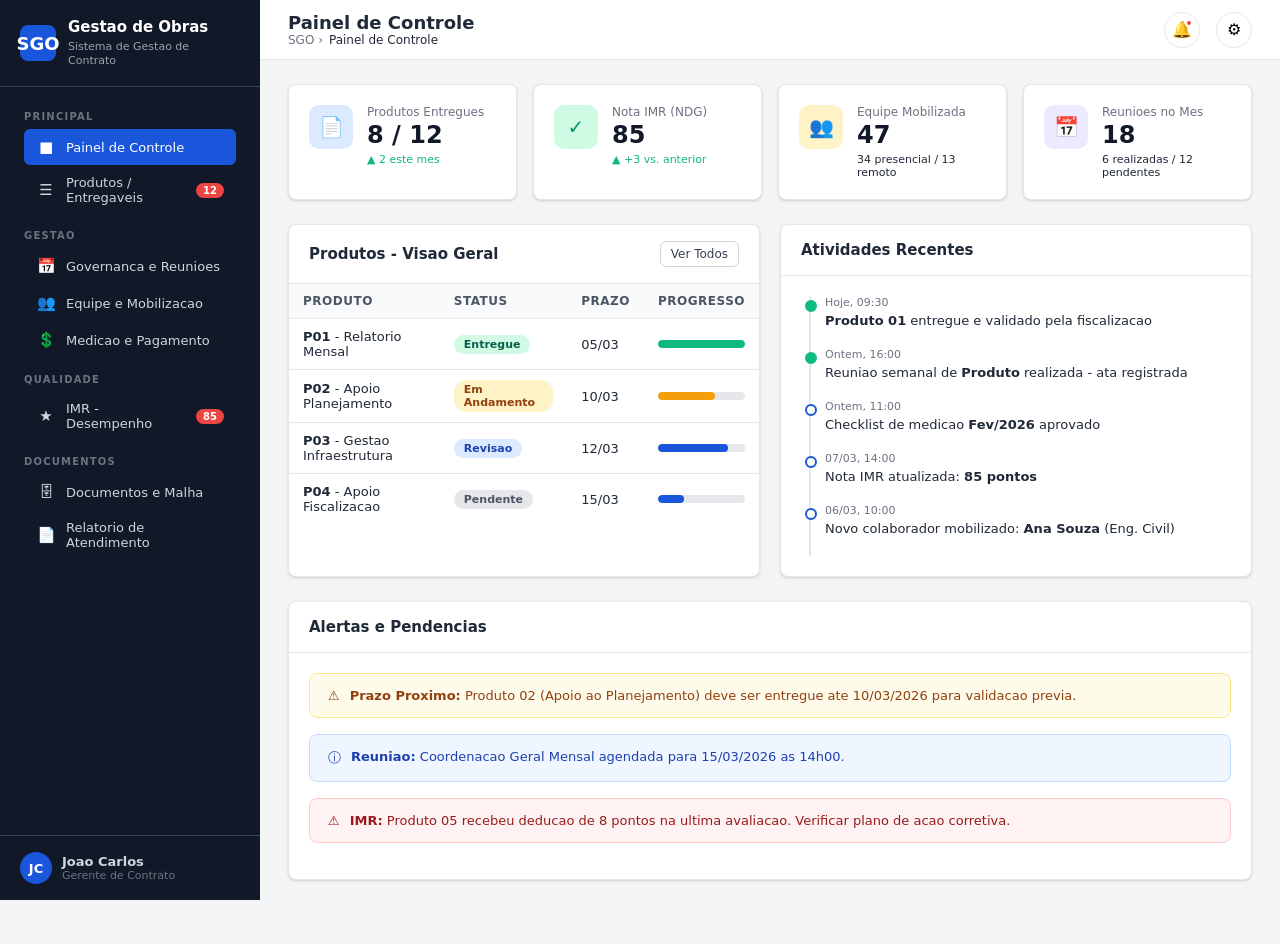
==== commit 176fb6b2: "ajuste de pastas" ====
--- a/src/index.html
+++ b/src/index.html
@@ -4,7 +4,7 @@
   <meta charset="UTF-8">
   <meta name="viewport" content="width=device-width,initial-scale=1.0">
   <title>SGO - Sistema de Gestao de Obras</title>
-  <link rel="stylesheet" href="styles.css">
+  <link rel="stylesheet" href="/src/css/styles.css">
 </head>
 <body>
 <div class="app">
--- a/src/css/styles.css
+++ b/src/css/styles.css
@@ -0,0 +1,358 @@
+/* ===== RESET & BASE ===== */
+*,*::before,*::after{box-sizing:border-box;margin:0;padding:0}
+:root{
+  --primary:#1a56db;
+  --primary-dark:#1e40af;
+  --primary-light:#dbeafe;
+  --accent:#f59e0b;
+  --accent-dark:#d97706;
+  --success:#10b981;
+  --danger:#ef4444;
+  --warning:#f59e0b;
+  --info:#3b82f6;
+  --gray-50:#f9fafb;
+  --gray-100:#f3f4f6;
+  --gray-200:#e5e7eb;
+  --gray-300:#d1d5db;
+  --gray-400:#9ca3af;
+  --gray-500:#6b7280;
+  --gray-600:#4b5563;
+  --gray-700:#374151;
+  --gray-800:#1f2937;
+  --gray-900:#111827;
+  --sidebar-w:260px;
+  --header-h:60px;
+  --radius:8px;
+  --shadow:0 1px 3px rgba(0,0,0,.1),0 1px 2px rgba(0,0,0,.06);
+  --shadow-md:0 4px 6px rgba(0,0,0,.1),0 2px 4px rgba(0,0,0,.06);
+  --shadow-lg:0 10px 15px rgba(0,0,0,.1),0 4px 6px rgba(0,0,0,.04);
+  --transition:all .2s ease;
+}
+html{font-size:14px;scroll-behavior:smooth}
+body{font-family:'Segoe UI',system-ui,-apple-system,sans-serif;background:var(--gray-100);color:var(--gray-800);min-height:100vh;overflow-x:hidden}
+a{color:var(--primary);text-decoration:none}
+a:hover{text-decoration:underline}
+
+/* ===== LAYOUT ===== */
+.app{display:flex;min-height:100vh}
+.sidebar{
+  width:var(--sidebar-w);min-height:100vh;background:var(--gray-900);color:#fff;
+  position:fixed;top:0;left:0;z-index:100;display:flex;flex-direction:column;
+  transition:transform .3s ease;
+}
+.sidebar-header{padding:18px 20px;border-bottom:1px solid var(--gray-700);display:flex;align-items:center;gap:12px}
+.sidebar-header .logo{width:36px;height:36px;background:var(--primary);border-radius:var(--radius);display:flex;align-items:center;justify-content:center;font-weight:700;font-size:18px;flex-shrink:0}
+.sidebar-header h1{font-size:15px;font-weight:600;line-height:1.3}
+.sidebar-header h1 small{display:block;font-size:11px;color:var(--gray-400);font-weight:400;margin-top:2px}
+
+.sidebar-nav{flex:1;padding:12px 0;overflow-y:auto}
+.sidebar-nav .nav-section{padding:0 16px;margin-bottom:4px}
+.sidebar-nav .nav-section-title{font-size:10px;text-transform:uppercase;letter-spacing:1.2px;color:var(--gray-500);padding:12px 8px 6px;font-weight:600}
+.sidebar-nav a{
+  display:flex;align-items:center;gap:10px;padding:9px 12px;border-radius:6px;
+  color:var(--gray-300);font-size:13px;transition:var(--transition);cursor:pointer;
+  margin:1px 8px;
+}
+.sidebar-nav a:hover{background:var(--gray-800);color:#fff;text-decoration:none}
+.sidebar-nav a.active{background:var(--primary);color:#fff;font-weight:500}
+.sidebar-nav a .icon{width:20px;text-align:center;font-size:15px;flex-shrink:0}
+.sidebar-nav a .badge{
+  margin-left:auto;background:var(--danger);color:#fff;font-size:10px;
+  padding:2px 7px;border-radius:10px;font-weight:600;
+}
+
+.sidebar-footer{padding:16px 20px;border-top:1px solid var(--gray-700);font-size:12px;color:var(--gray-500)}
+.sidebar-footer .user-info{display:flex;align-items:center;gap:10px}
+.sidebar-footer .avatar{width:32px;height:32px;border-radius:50%;background:var(--primary);display:flex;align-items:center;justify-content:center;font-weight:600;font-size:13px;color:#fff;flex-shrink:0}
+
+/* Main content */
+.main{flex:1;margin-left:var(--sidebar-w);min-height:100vh;display:flex;flex-direction:column}
+.header{
+  height:var(--header-h);background:#fff;border-bottom:1px solid var(--gray-200);
+  display:flex;align-items:center;justify-content:space-between;padding:0 28px;
+  position:sticky;top:0;z-index:50;
+}
+.header-left{display:flex;align-items:center;gap:16px}
+.header-left h2{font-size:18px;font-weight:600}
+.header-right{display:flex;align-items:center;gap:16px}
+.header-right .btn-icon{
+  width:36px;height:36px;border-radius:50%;border:1px solid var(--gray-200);
+  background:#fff;cursor:pointer;display:flex;align-items:center;justify-content:center;
+  font-size:16px;position:relative;transition:var(--transition);
+}
+.header-right .btn-icon:hover{background:var(--gray-50);border-color:var(--gray-300)}
+.header-right .btn-icon .dot{position:absolute;top:6px;right:6px;width:8px;height:8px;background:var(--danger);border-radius:50%;border:2px solid #fff}
+
+.breadcrumb{font-size:12px;color:var(--gray-500);display:flex;align-items:center;gap:6px}
+.breadcrumb span{color:var(--gray-800);font-weight:500}
+
+.content{flex:1;padding:24px 28px 40px}
+
+/* ===== COMPONENTS ===== */
+
+/* Cards */
+.card{background:#fff;border-radius:var(--radius);border:1px solid var(--gray-200);box-shadow:var(--shadow)}
+.card-header{padding:16px 20px;border-bottom:1px solid var(--gray-200);display:flex;align-items:center;justify-content:space-between}
+.card-header h3{font-size:15px;font-weight:600}
+.card-body{padding:20px}
+.card-footer{padding:12px 20px;border-top:1px solid var(--gray-200);background:var(--gray-50);border-radius:0 0 var(--radius) var(--radius)}
+
+/* Stat Cards */
+.stats-grid{display:grid;grid-template-columns:repeat(auto-fit,minmax(220px,1fr));gap:16px;margin-bottom:24px}
+.stat-card{
+  background:#fff;border-radius:var(--radius);border:1px solid var(--gray-200);
+  padding:20px;box-shadow:var(--shadow);display:flex;align-items:flex-start;gap:14px;
+}
+.stat-card .stat-icon{
+  width:44px;height:44px;border-radius:10px;display:flex;align-items:center;
+  justify-content:center;font-size:20px;flex-shrink:0;
+}
+.stat-card .stat-icon.blue{background:var(--primary-light);color:var(--primary)}
+.stat-card .stat-icon.green{background:#d1fae5;color:#059669}
+.stat-card .stat-icon.orange{background:#fef3c7;color:#d97706}
+.stat-card .stat-icon.red{background:#fee2e2;color:#dc2626}
+.stat-card .stat-icon.purple{background:#ede9fe;color:#7c3aed}
+.stat-card .stat-info h4{font-size:12px;color:var(--gray-500);font-weight:500;margin-bottom:4px}
+.stat-card .stat-info .value{font-size:24px;font-weight:700;color:var(--gray-900);line-height:1}
+.stat-card .stat-info .change{font-size:11px;margin-top:6px;display:flex;align-items:center;gap:4px}
+.stat-card .stat-info .change.up{color:var(--success)}
+.stat-card .stat-info .change.down{color:var(--danger)}
+
+/* Buttons */
+.btn{
+  display:inline-flex;align-items:center;gap:6px;padding:8px 16px;border-radius:6px;
+  font-size:13px;font-weight:500;cursor:pointer;border:1px solid transparent;
+  transition:var(--transition);text-decoration:none;
+}
+.btn:hover{text-decoration:none}
+.btn-primary{background:var(--primary);color:#fff;border-color:var(--primary)}
+.btn-primary:hover{background:var(--primary-dark)}
+.btn-secondary{background:#fff;color:var(--gray-700);border-color:var(--gray-300)}
+.btn-secondary:hover{background:var(--gray-50)}
+.btn-success{background:var(--success);color:#fff}
+.btn-success:hover{background:#059669}
+.btn-danger{background:var(--danger);color:#fff}
+.btn-danger:hover{background:#dc2626}
+.btn-warning{background:var(--warning);color:#fff}
+.btn-sm{padding:5px 10px;font-size:12px}
+.btn-lg{padding:10px 22px;font-size:15px}
+
+/* Tables */
+.table-container{overflow-x:auto}
+table{width:100%;border-collapse:collapse}
+table th,table td{padding:10px 14px;text-align:left;border-bottom:1px solid var(--gray-200);font-size:13px}
+table th{background:var(--gray-50);font-weight:600;color:var(--gray-600);font-size:12px;text-transform:uppercase;letter-spacing:.5px}
+table tr:hover{background:var(--gray-50)}
+table tr:last-child td{border-bottom:none}
+
+/* Badges */
+.badge{display:inline-flex;align-items:center;padding:3px 10px;border-radius:12px;font-size:11px;font-weight:600}
+.badge-success{background:#d1fae5;color:#065f46}
+.badge-warning{background:#fef3c7;color:#92400e}
+.badge-danger{background:#fee2e2;color:#991b1b}
+.badge-info{background:#dbeafe;color:#1e40af}
+.badge-gray{background:var(--gray-200);color:var(--gray-600)}
+
+/* Progress */
+.progress{height:8px;background:var(--gray-200);border-radius:4px;overflow:hidden}
+.progress-bar{height:100%;border-radius:4px;transition:width .4s ease}
+.progress-bar.blue{background:var(--primary)}
+.progress-bar.green{background:var(--success)}
+.progress-bar.orange{background:var(--warning)}
+.progress-bar.red{background:var(--danger)}
+
+/* Tabs */
+.tabs{display:flex;border-bottom:2px solid var(--gray-200);margin-bottom:20px;gap:0}
+.tab{
+  padding:10px 18px;font-size:13px;font-weight:500;color:var(--gray-500);
+  cursor:pointer;border-bottom:2px solid transparent;margin-bottom:-2px;transition:var(--transition);
+}
+.tab:hover{color:var(--gray-700)}
+.tab.active{color:var(--primary);border-bottom-color:var(--primary);font-weight:600}
+.tab-content{display:none}
+.tab-content.active{display:block}
+
+/* Forms */
+.form-group{margin-bottom:16px}
+.form-group label{display:block;font-size:13px;font-weight:500;color:var(--gray-700);margin-bottom:6px}
+.form-control{
+  width:100%;padding:8px 12px;border:1px solid var(--gray-300);border-radius:6px;
+  font-size:13px;transition:var(--transition);background:#fff;
+}
+.form-control:focus{outline:none;border-color:var(--primary);box-shadow:0 0 0 3px rgba(26,86,219,.15)}
+select.form-control{appearance:auto}
+textarea.form-control{resize:vertical;min-height:80px}
+
+/* Grid helpers */
+.grid-2{display:grid;grid-template-columns:1fr 1fr;gap:20px}
+.grid-3{display:grid;grid-template-columns:1fr 1fr 1fr;gap:20px}
+.grid-4{display:grid;grid-template-columns:repeat(4,1fr);gap:16px}
+.gap-16{gap:16px}
+.gap-20{gap:20px}
+.gap-24{gap:24px}
+.mb-16{margin-bottom:16px}
+.mb-20{margin-bottom:20px}
+.mb-24{margin-bottom:24px}
+.mt-16{margin-top:16px}
+.mt-20{margin-top:20px}
+.flex{display:flex}
+.flex-between{display:flex;align-items:center;justify-content:space-between}
+.flex-center{display:flex;align-items:center;justify-content:center}
+.flex-gap-8{display:flex;align-items:center;gap:8px}
+.flex-gap-12{display:flex;align-items:center;gap:12px}
+.text-center{text-align:center}
+.text-right{text-align:right}
+.text-muted{color:var(--gray-500)}
+.text-sm{font-size:12px}
+.text-xs{font-size:11px}
+.font-bold{font-weight:700}
+.w-full{width:100%}
+
+/* Modal */
+.modal-overlay{
+  position:fixed;top:0;left:0;width:100%;height:100%;background:rgba(0,0,0,.5);
+  z-index:200;display:none;align-items:center;justify-content:center;
+}
+.modal-overlay.show{display:flex}
+.modal{
+  background:#fff;border-radius:12px;width:90%;max-width:600px;max-height:85vh;
+  overflow-y:auto;box-shadow:var(--shadow-lg);
+}
+.modal-header{padding:20px 24px;border-bottom:1px solid var(--gray-200);display:flex;align-items:center;justify-content:space-between}
+.modal-header h3{font-size:17px;font-weight:600}
+.modal-close{width:32px;height:32px;border-radius:6px;border:none;background:var(--gray-100);cursor:pointer;font-size:18px;display:flex;align-items:center;justify-content:center}
+.modal-close:hover{background:var(--gray-200)}
+.modal-body{padding:24px}
+.modal-footer{padding:16px 24px;border-top:1px solid var(--gray-200);display:flex;justify-content:flex-end;gap:10px}
+
+/* Calendar mini */
+.calendar-grid{display:grid;grid-template-columns:repeat(7,1fr);gap:2px;text-align:center}
+.calendar-grid .day-header{font-size:11px;color:var(--gray-500);font-weight:600;padding:8px 0}
+.calendar-grid .day{
+  padding:8px 4px;font-size:12px;border-radius:4px;cursor:pointer;
+  position:relative;transition:var(--transition);
+}
+.calendar-grid .day:hover{background:var(--gray-100)}
+.calendar-grid .day.today{background:var(--primary);color:#fff;font-weight:600}
+.calendar-grid .day.has-event::after{
+  content:'';position:absolute;bottom:3px;left:50%;transform:translateX(-50%);
+  width:5px;height:5px;background:var(--accent);border-radius:50%;
+}
+.calendar-grid .day.other-month{color:var(--gray-400)}
+
+/* Checklist */
+.checklist-item{
+  display:flex;align-items:center;gap:10px;padding:10px 0;
+  border-bottom:1px solid var(--gray-100);font-size:13px;
+}
+.checklist-item:last-child{border-bottom:none}
+.checklist-item input[type="checkbox"]{width:16px;height:16px;accent-color:var(--primary)}
+.checklist-item.checked{color:var(--gray-400);text-decoration:line-through}
+
+/* Alert boxes */
+.alert{padding:14px 18px;border-radius:var(--radius);font-size:13px;display:flex;align-items:flex-start;gap:10px;margin-bottom:16px}
+.alert-info{background:#eff6ff;border:1px solid #bfdbfe;color:#1e40af}
+.alert-warning{background:#fffbeb;border:1px solid #fde68a;color:#92400e}
+.alert-danger{background:#fef2f2;border:1px solid #fecaca;color:#991b1b}
+.alert-success{background:#ecfdf5;border:1px solid #a7f3d0;color:#065f46}
+
+/* Timeline */
+.timeline{position:relative;padding-left:24px}
+.timeline::before{content:'';position:absolute;left:8px;top:0;bottom:0;width:2px;background:var(--gray-200)}
+.timeline-item{position:relative;padding-bottom:20px}
+.timeline-item::before{
+  content:'';position:absolute;left:-20px;top:4px;width:12px;height:12px;
+  border-radius:50%;border:2px solid var(--primary);background:#fff;
+}
+.timeline-item.completed::before{background:var(--success);border-color:var(--success)}
+.timeline-item .time{font-size:11px;color:var(--gray-500);margin-bottom:4px}
+.timeline-item .desc{font-size:13px}
+
+/* Gauge / Score */
+.score-circle{
+  width:120px;height:120px;border-radius:50%;display:flex;align-items:center;
+  justify-content:center;flex-direction:column;font-size:32px;font-weight:700;
+  margin:0 auto;position:relative;
+}
+.score-circle .label{font-size:11px;font-weight:400;color:var(--gray-500)}
+.score-high{background:conic-gradient(var(--success) 0% 85%,var(--gray-200) 85%);color:var(--success)}
+.score-medium{background:conic-gradient(var(--warning) 0% 70%,var(--gray-200) 70%);color:var(--warning)}
+.score-low{background:conic-gradient(var(--danger) 0% 50%,var(--gray-200) 50%);color:var(--danger)}
+.score-inner{
+  width:96px;height:96px;background:#fff;border-radius:50%;display:flex;
+  align-items:center;justify-content:center;flex-direction:column;
+}
+
+/* Responsive */
+.menu-toggle{display:none;font-size:22px;cursor:pointer;background:none;border:none;color:var(--gray-700)}
+@media(max-width:768px){
+  .sidebar{transform:translateX(-100%)}
+  .sidebar.open{transform:translateX(0)}
+  .main{margin-left:0}
+  .menu-toggle{display:block}
+  .grid-2,.grid-3,.grid-4{grid-template-columns:1fr}
+  .stats-grid{grid-template-columns:repeat(auto-fit,minmax(180px,1fr))}
+}
+
+/* Page sections (for SPA-like navigation) */
+.page-section{display:none}
+.page-section.active{display:block}
+
+/* Extra: product cards */
+.product-card{
+  background:#fff;border:1px solid var(--gray-200);border-radius:var(--radius);
+  padding:18px;box-shadow:var(--shadow);transition:var(--transition);
+}
+.product-card:hover{box-shadow:var(--shadow-md);border-color:var(--gray-300)}
+.product-card .product-number{
+  font-size:11px;font-weight:700;color:var(--primary);background:var(--primary-light);
+  display:inline-block;padding:2px 8px;border-radius:4px;margin-bottom:8px;
+}
+.product-card h4{font-size:14px;font-weight:600;margin-bottom:6px}
+.product-card p{font-size:12px;color:var(--gray-500);line-height:1.5}
+.product-card .product-footer{margin-top:12px;display:flex;align-items:center;justify-content:space-between}
+
+/* List items with icons */
+.list-item{
+  display:flex;align-items:center;gap:12px;padding:12px 16px;
+  border-bottom:1px solid var(--gray-100);transition:var(--transition);
+}
+.list-item:hover{background:var(--gray-50)}
+.list-item:last-child{border-bottom:none}
+.list-item .list-icon{
+  width:36px;height:36px;border-radius:8px;display:flex;align-items:center;
+  justify-content:center;font-size:16px;flex-shrink:0;
+}
+.list-item .list-info{flex:1}
+.list-item .list-info h5{font-size:13px;font-weight:600;margin-bottom:2px}
+.list-item .list-info p{font-size:12px;color:var(--gray-500)}
+
+/* Search input */
+.search-box{position:relative}
+.search-box input{padding-left:36px}
+.search-box::before{
+  content:'🔍';position:absolute;left:10px;top:50%;transform:translateY(-50%);
+  font-size:14px;
+}
+
+/* Pill navigation */
+.pill-nav{display:flex;gap:6px;margin-bottom:16px;flex-wrap:wrap}
+.pill{
+  padding:6px 14px;border-radius:20px;font-size:12px;font-weight:500;
+  cursor:pointer;border:1px solid var(--gray-300);background:#fff;color:var(--gray-600);
+  transition:var(--transition);
+}
+.pill:hover{border-color:var(--primary);color:var(--primary)}
+.pill.active{background:var(--primary);color:#fff;border-color:var(--primary)}
+
+/* Notification dropdown */
+.notif-panel{
+  position:absolute;top:44px;right:0;width:340px;background:#fff;
+  border-radius:var(--radius);box-shadow:var(--shadow-lg);border:1px solid var(--gray-200);
+  display:none;z-index:60;
+}
+.notif-panel.show{display:block}
+.notif-panel .notif-header{padding:14px 16px;border-bottom:1px solid var(--gray-200);font-weight:600;font-size:14px}
+.notif-panel .notif-item{padding:12px 16px;border-bottom:1px solid var(--gray-100);font-size:13px;cursor:pointer}
+.notif-panel .notif-item:hover{background:var(--gray-50)}
+.notif-panel .notif-item .notif-time{font-size:11px;color:var(--gray-400);margin-top:3px}
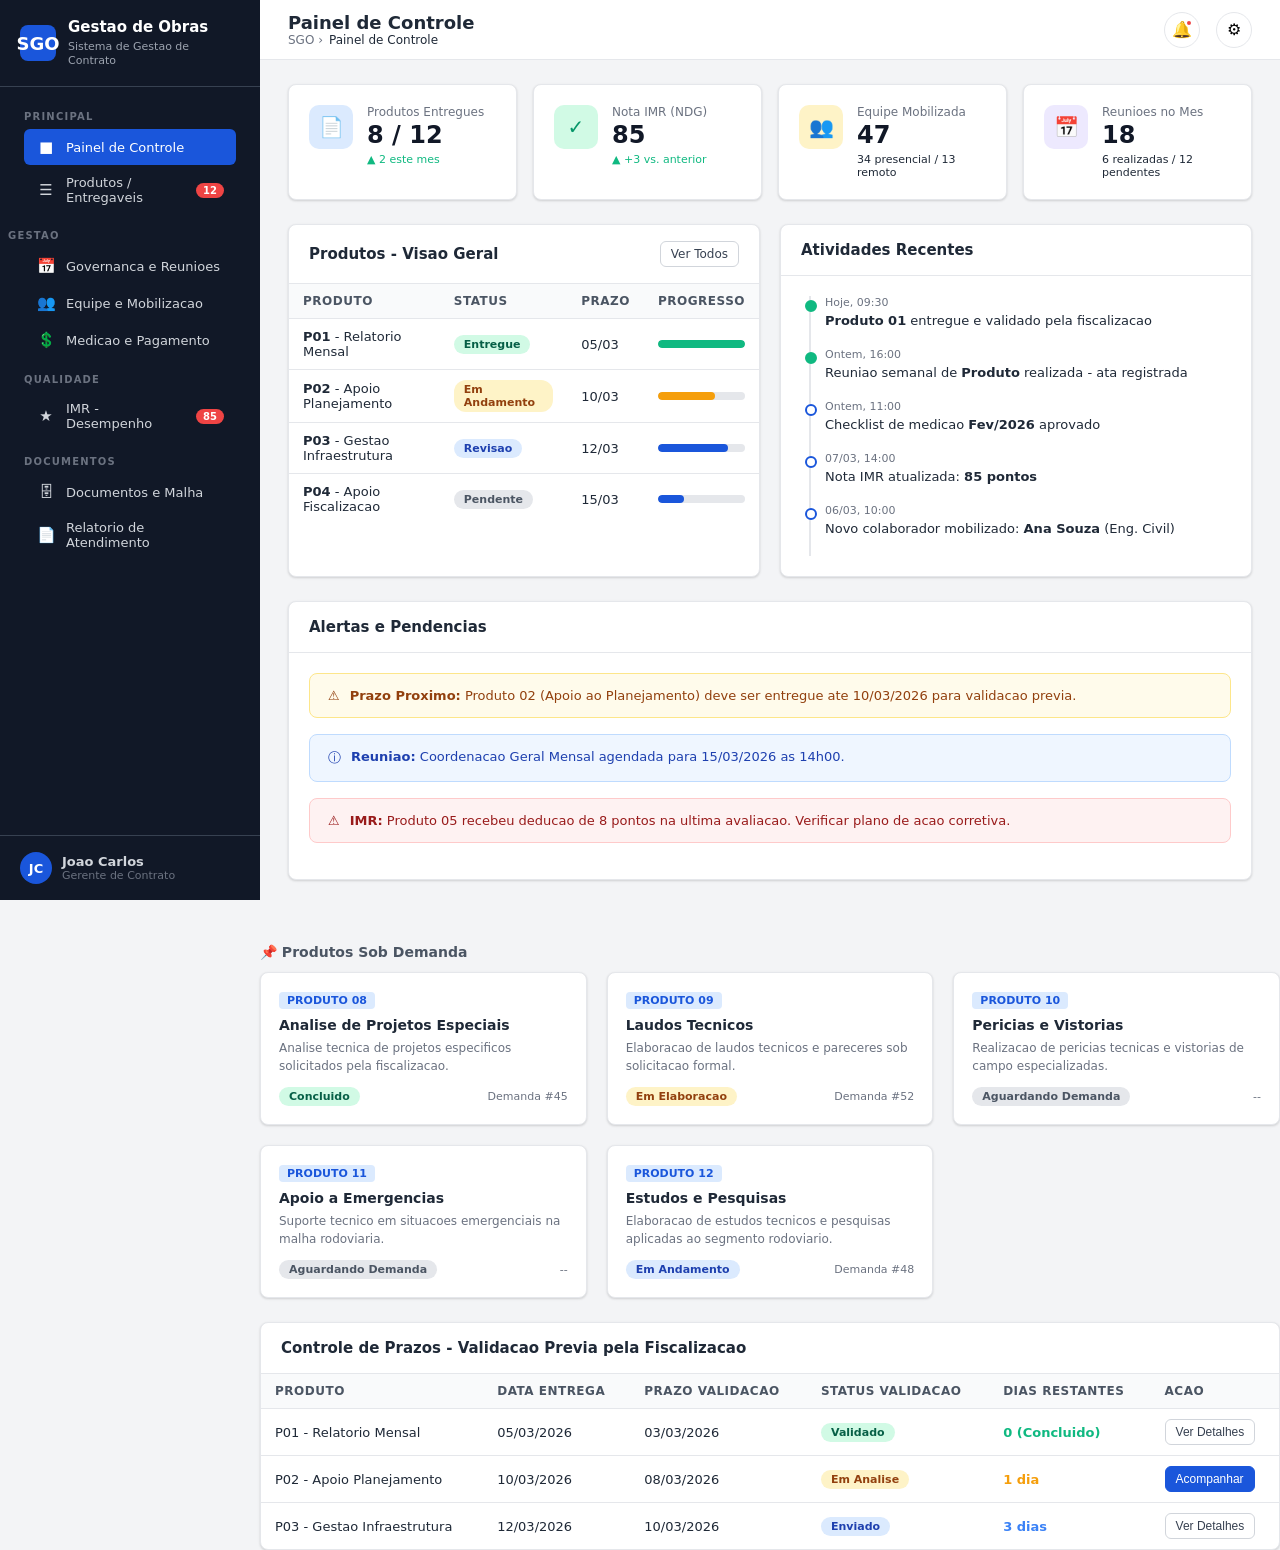
==== commit 900fa039: "4r53" ====
--- a/src/index.html
+++ b/src/index.html
@@ -17,39 +17,39 @@
     <nav class="sidebar-nav">
       <div class="nav-section">
         <div class="nav-section-title">Principal</div>
-        <a class="active" data-page="dashboard" onclick="navigateTo('dashboard')">
+        <a class="active" data-page="dashboard" href="index.html">
           <span class="icon">&#9632;</span> Painel de Controle
         </a>
-        <a data-page="produtos" onclick="navigateTo('produtos')">
+        <a data-page="produtos" href="produtos.html">
           <span class="icon">&#9776;</span> Produtos / Entregaveis
           <span class="badge">12</span>
         </a>
       </div>
+        <div class="nav-section-title">Gestao</div>
       <div class="nav-section">
-        <div class="nav-section-title">Gestao</div>
-        <a data-page="governanca" onclick="navigateTo('governanca')">
+        <a data-page="governanca" href="governanca.html">
           <span class="icon">&#128197;</span> Governanca e Reunioes
         </a>
-        <a data-page="equipe" onclick="navigateTo('equipe')">
+        <a data-page="equipe" href="equipe.html">
           <span class="icon">&#128101;</span> Equipe e Mobilizacao
         </a>
-        <a data-page="medicao" onclick="navigateTo('medicao')">
+        <a data-page="medicao" href="medicao.html">
           <span class="icon">&#128178;</span> Medicao e Pagamento
         </a>
       </div>
       <div class="nav-section">
         <div class="nav-section-title">Qualidade</div>
-        <a data-page="imr" onclick="navigateTo('imr')">
+        <a data-page="imr" href="imr.html">
           <span class="icon">&#9733;</span> IMR - Desempenho
           <span class="badge">85</span>
         </a>
       </div>
       <div class="nav-section">
         <div class="nav-section-title">Documentos</div>
-        <a data-page="documentos" onclick="navigateTo('documentos')">
+        <a data-page="documentos" href="documentos.html">
           <span class="icon">&#128452;</span> Documentos e Malha
         </a>
-        <a data-page="relatorio" onclick="navigateTo('relatorio')">
+        <a data-page="relatorio" href="relatorio.html">
           <span class="icon">&#128196;</span> Relatorio de Atendimento
         </a>
       </div>
@@ -229,22 +229,8 @@
         </div>
       </section>
 
-      <!-- ============================== -->
-      <!-- PAGE: PRODUTOS                 -->
-      <!-- ============================== -->
-      <section class="page-section" id="page-produtos">
-        <div class="flex-between mb-20">
-          <div class="pill-nav">
-            <span class="pill active" onclick="filterProducts('all',this)">Todos (12)</span>
-            <span class="pill" onclick="filterProducts('mensal',this)">Mensais (01-07)</span>
-            <span class="pill" onclick="filterProducts('demanda',this)">Sob Demanda (08-12)</span>
-          </div>
-          <button class="btn btn-primary" onclick="openModal('modalNovoProduto')">+ Novo Registro</button>
-        </div>
-
-        <!-- Mensal Products -->
-        <h3 style="font-size:14px;color:var(--gray-600);margin-bottom:12px" class="prod-section-title mensal">&#128197; Produtos de Frequencia Mensal</h3>
-        <div class="grid-3 mb-24 product-list">
+      <!-- Redirect to produtos.html for other pages -->
+      <section class="page-section" id="page-produtos" style="display:none">
           <div class="product-card mensal" data-type="mensal">
             <div class="product-number">PRODUTO 01</div>
             <h4>Relatorio Mensal de Atividades</h4>
@@ -1619,128 +1605,6 @@
 </div>
 
 <!-- ===== JAVASCRIPT ===== -->
-<script>
-// Navigation
-function navigateTo(page) {
-  // Hide all pages
-  document.querySelectorAll('.page-section').forEach(p => p.classList.remove('active'));
-  // Show target
-  document.getElementById('page-' + page).classList.add('active');
-  // Update sidebar
-  document.querySelectorAll('.sidebar-nav a').forEach(a => a.classList.remove('active'));
-  document.querySelector('[data-page="'+page+'"]').classList.add('active');
-  // Update header
-  const titles = {
-    dashboard: 'Painel de Controle',
-    produtos: 'Produtos / Entregaveis',
-    governanca: 'Governanca e Reunioes',
-    equipe: 'Equipe e Mobilizacao',
-    medicao: 'Medicao e Pagamento',
-    imr: 'IMR - Desempenho',
-    documentos: 'Documentos e Malha Rodoviaria',
-    relatorio: 'Relatorio de Atendimento'
-  };
-  document.getElementById('page-title').textContent = titles[page] || page;
-  document.getElementById('breadcrumb').innerHTML = 'SGO &rsaquo; <span>' + (titles[page] || page) + '</span>';
-  // Close sidebar on mobile
-  document.getElementById('sidebar').classList.remove('open');
-}
-
-// Tabs
-function switchTab(tabGroupId, targetId) {
-  const group = document.getElementById(tabGroupId);
-  group.querySelectorAll('.tab').forEach(t => t.classList.remove('active'));
-  event.target.classList.add('active');
-  // Find sibling tab-contents
-  let sibling = group.nextElementSibling;
-  while(sibling && sibling.classList.contains('tab-content')) {
-    sibling.classList.remove('active');
-    sibling = sibling.nextElementSibling;
-  }
-  document.getElementById(targetId).classList.add('active');
-}
-
-// Modals
-function openModal(id) {
-  document.getElementById(id).classList.add('show');
-}
-function closeModal(id) {
-  document.getElementById(id).classList.remove('show');
-}
-// Close modal on overlay click
-document.querySelectorAll('.modal-overlay').forEach(m => {
-  m.addEventListener('click', function(e) {
-    if (e.target === this) this.classList.remove('show');
-  });
-});
-
-// Toggle sidebar (mobile)
-function toggleSidebar() {
-  document.getElementById('sidebar').classList.toggle('open');
-}
-
-// Notifications
-function toggleNotif() {
-  document.getElementById('notifPanel').classList.toggle('show');
-}
-// Close notif on click outside
-document.addEventListener('click', function(e) {
-  if (!e.target.closest('.btn-icon') && !e.target.closest('.notif-panel')) {
-    document.getElementById('notifPanel').classList.remove('show');
-  }
-});
-
-// Product filter
-function filterProducts(type, el) {
-  document.querySelectorAll('.pill-nav .pill').forEach(p => p.classList.remove('active'));
-  el.classList.add('active');
-  document.querySelectorAll('.product-card').forEach(c => {
-    if (type === 'all') {
-      c.style.display = '';
-    } else {
-      c.style.display = c.dataset.type === type ? '' : 'none';
-    }
-  });
-  document.querySelectorAll('.prod-section-title').forEach(t => {
-    if (type === 'all') {
-      t.style.display = '';
-    } else {
-      t.style.display = t.classList.contains(type) ? '' : 'none';
-    }
-  });
-}
-
-// Medicao calculator
-function calcMedicao() {
-  const pu = parseFloat(document.getElementById('calcPu').value) || 0;
-  const qc = parseFloat(document.getElementById('calcQc').value) || 0;
-  const imr = parseFloat(document.getElementById('calcImr').value) || 100;
-  const vm = pu * qc * (imr / 100);
-  document.getElementById('calcResult').textContent = 'R$ ' + vm.toLocaleString('pt-BR', {minimumFractionDigits: 2, maximumFractionDigits: 2});
-}
-
-// Pill navigation (generic - make pills clickable)
-document.querySelectorAll('.pill-nav').forEach(nav => {
-  nav.querySelectorAll('.pill').forEach(pill => {
-    pill.addEventListener('click', function() {
-      if (!this.onclick) {
-        nav.querySelectorAll('.pill').forEach(p => p.classList.remove('active'));
-        this.classList.add('active');
-      }
-    });
-  });
-});
-
-// Checklist interaction
-document.querySelectorAll('.checklist-item input[type="checkbox"]').forEach(cb => {
-  cb.addEventListener('change', function() {
-    if (this.checked) {
-      this.parentElement.classList.add('checked');
-    } else {
-      this.parentElement.classList.remove('checked');
-    }
-  });
-});
-</script>
+<script src="/src/js/app.js"></script>
 </body>
 </html>
